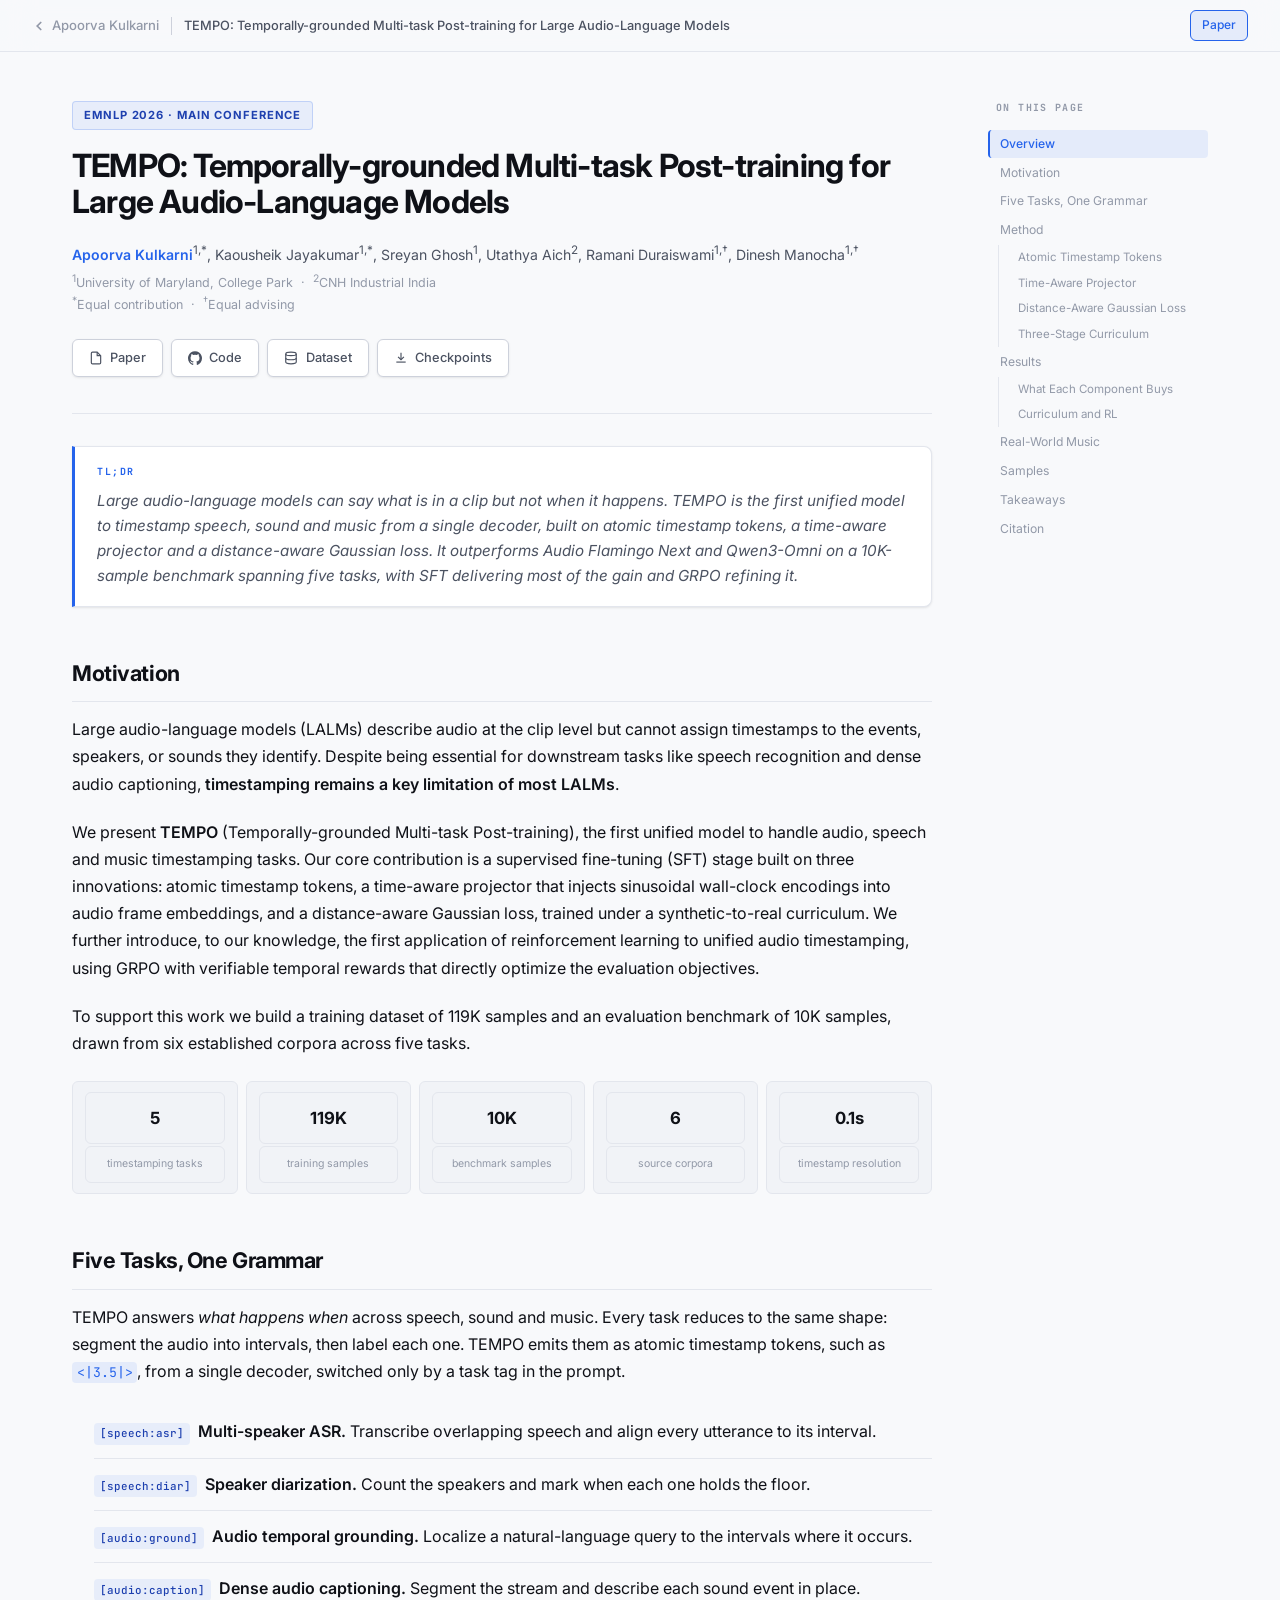
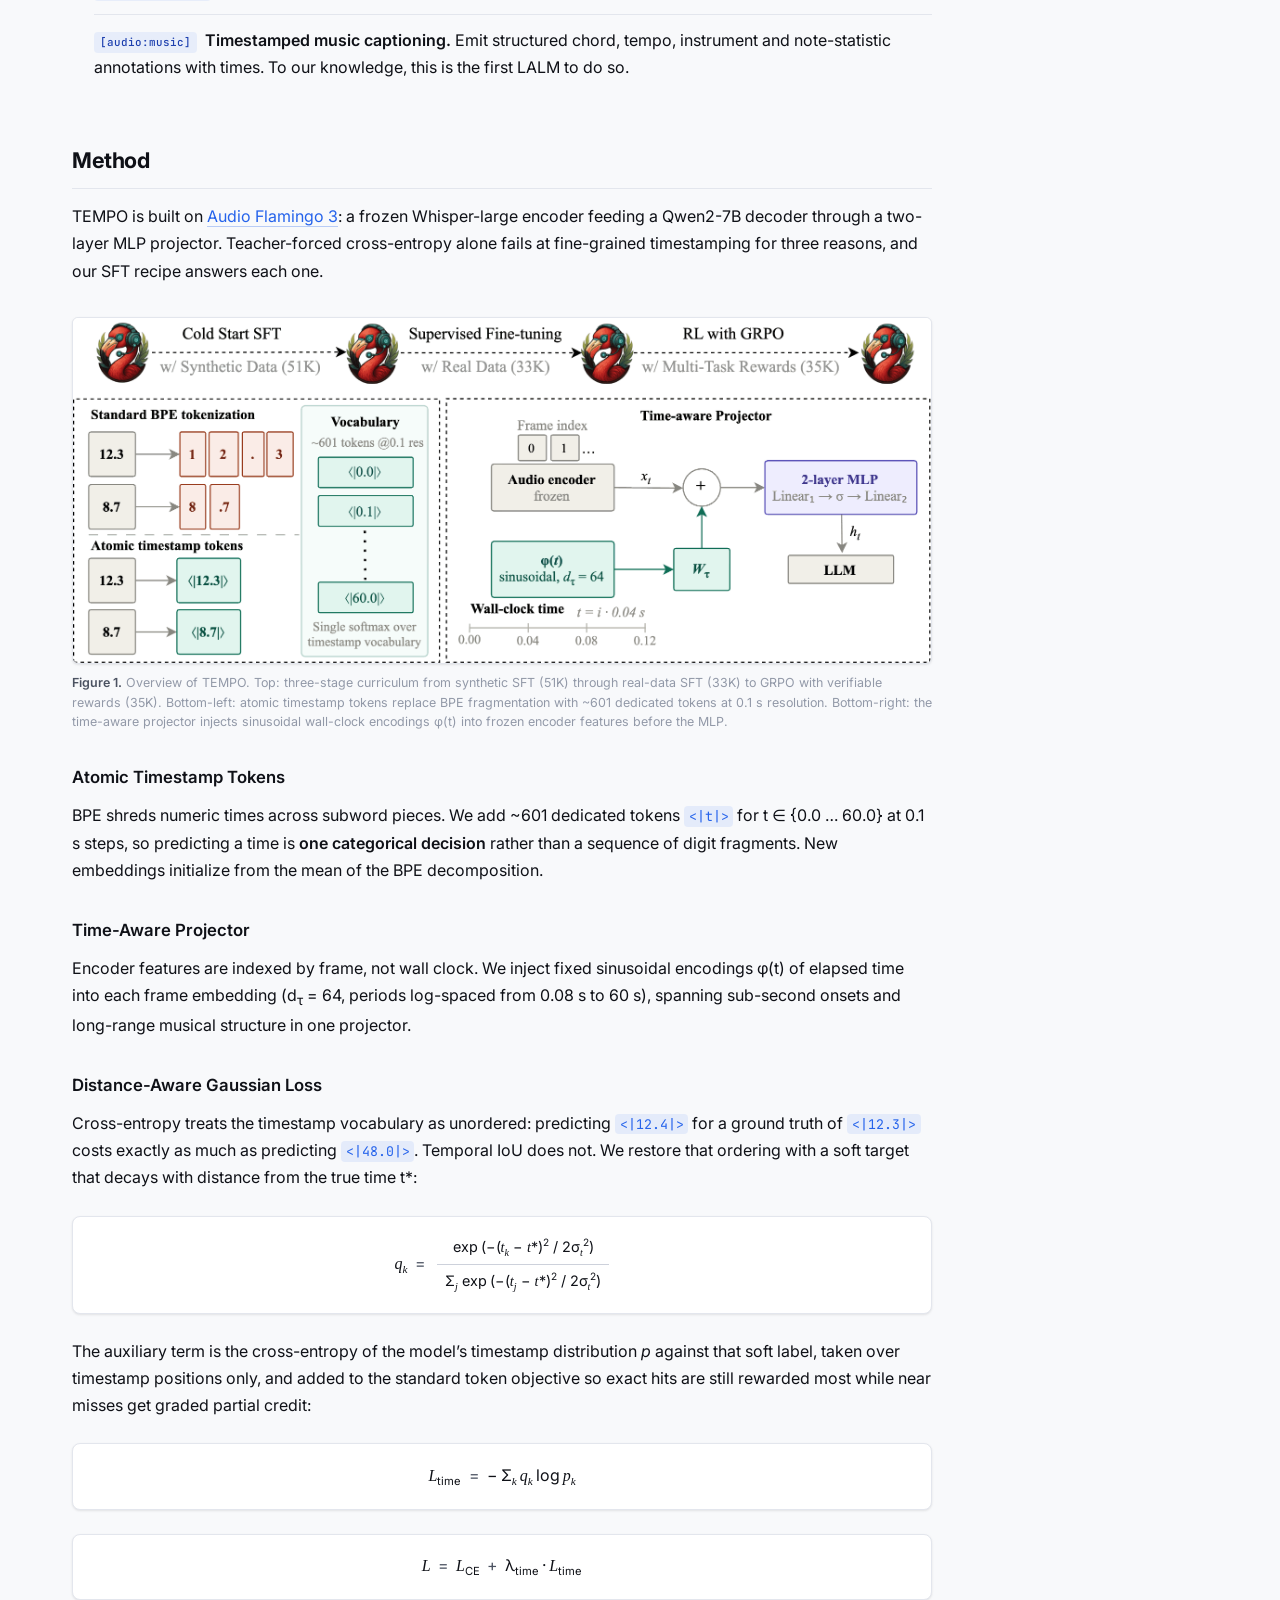
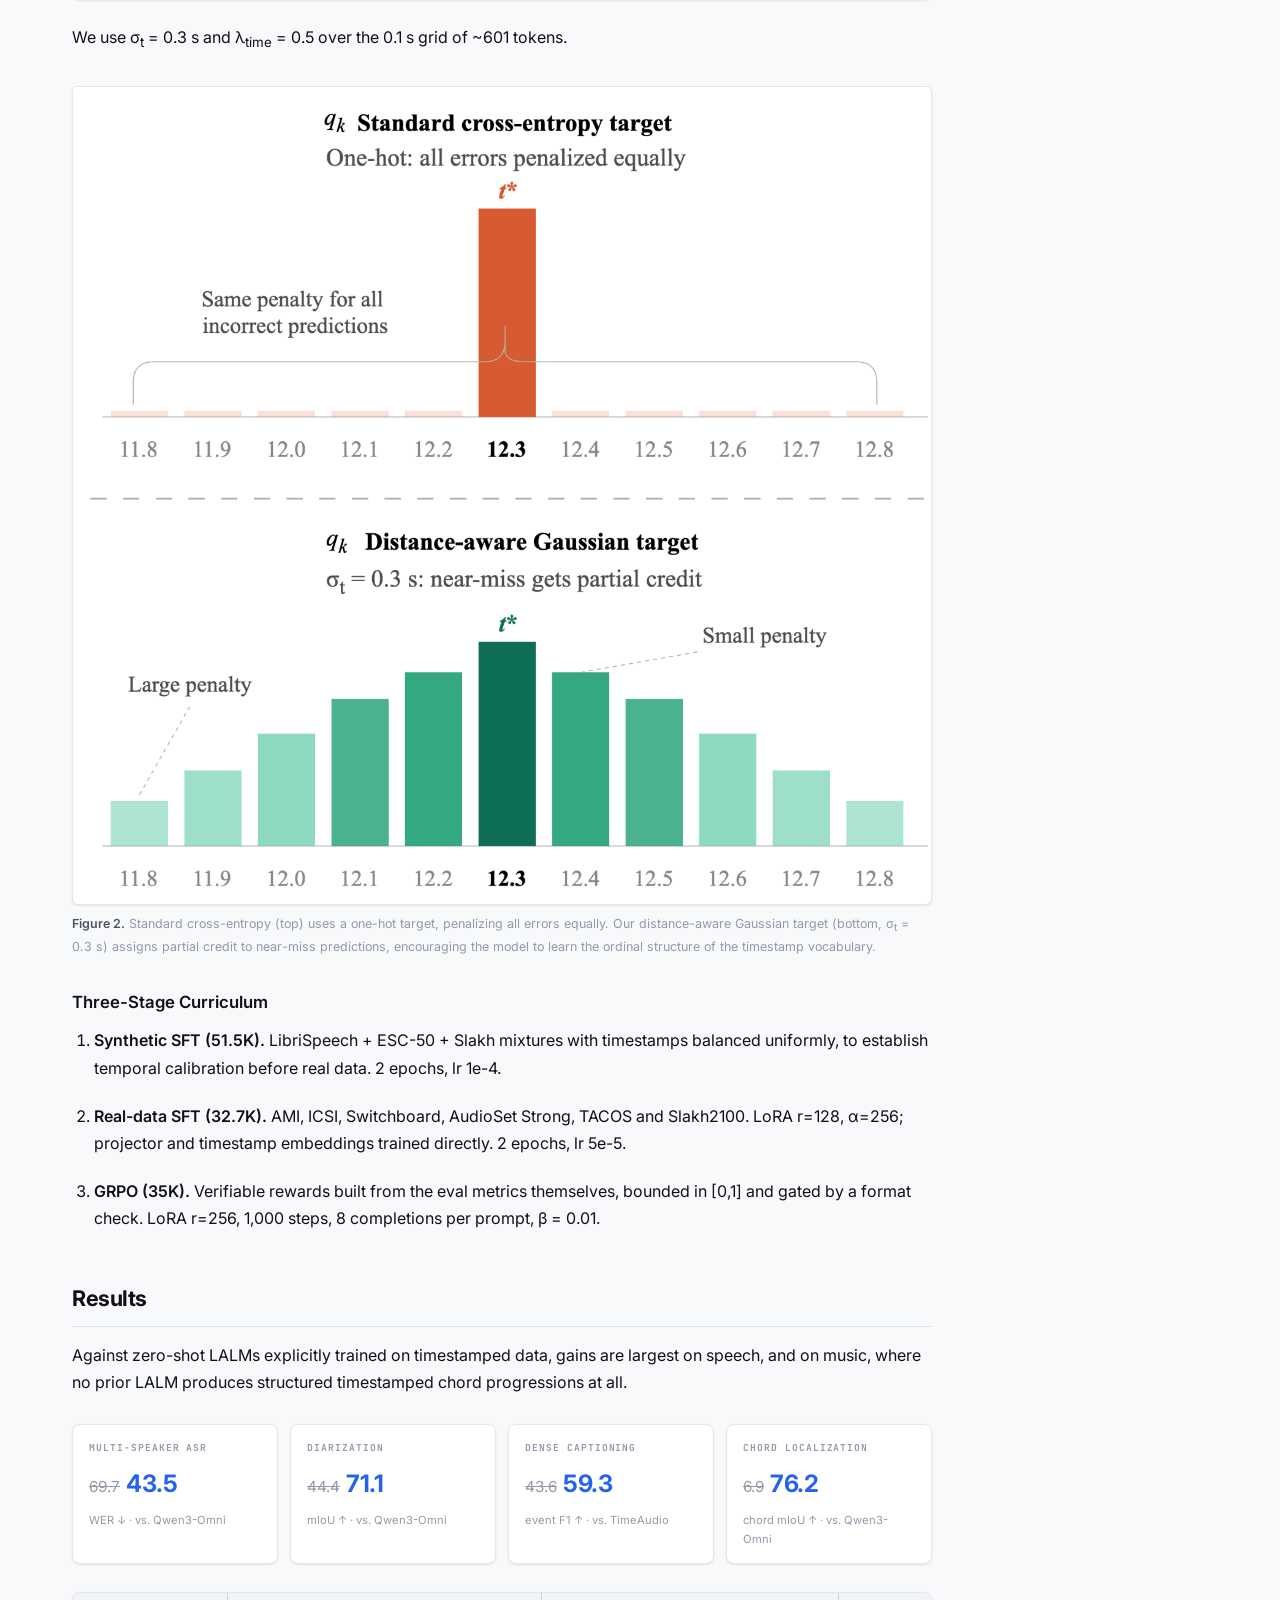
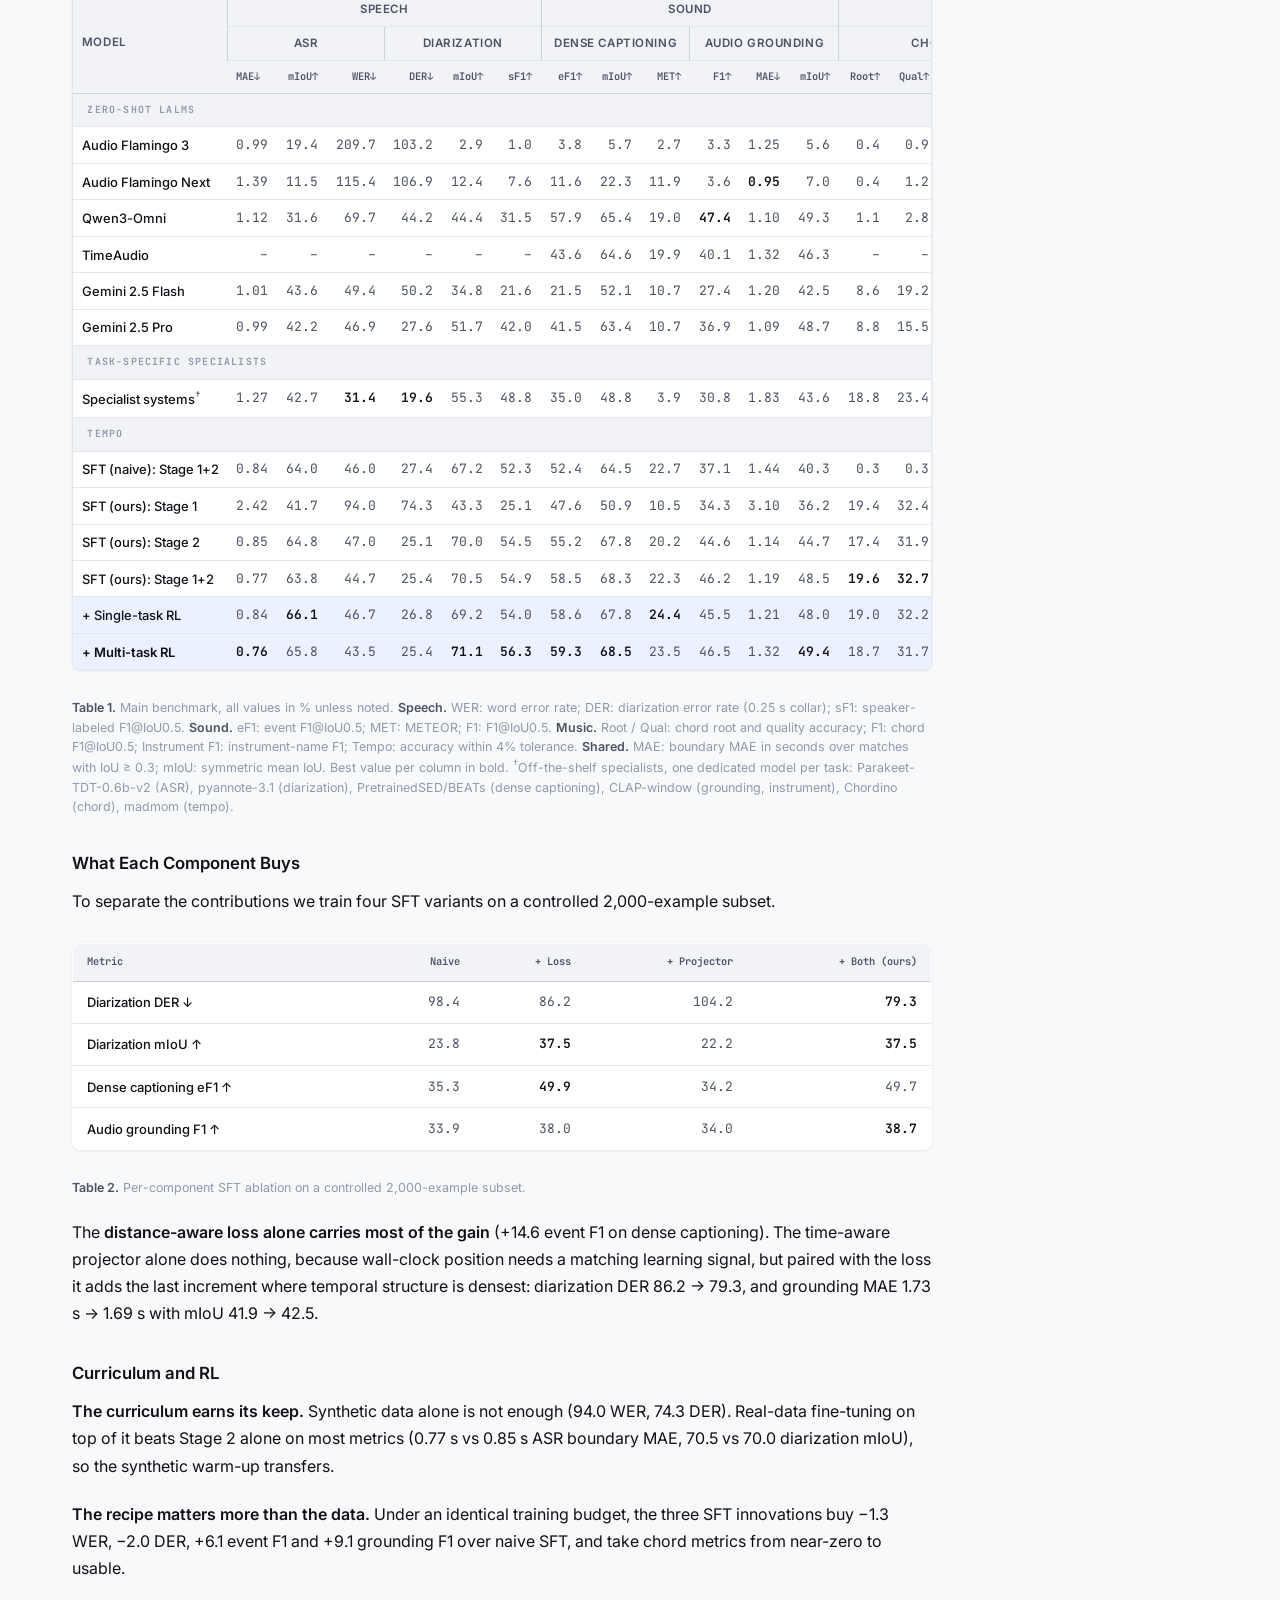
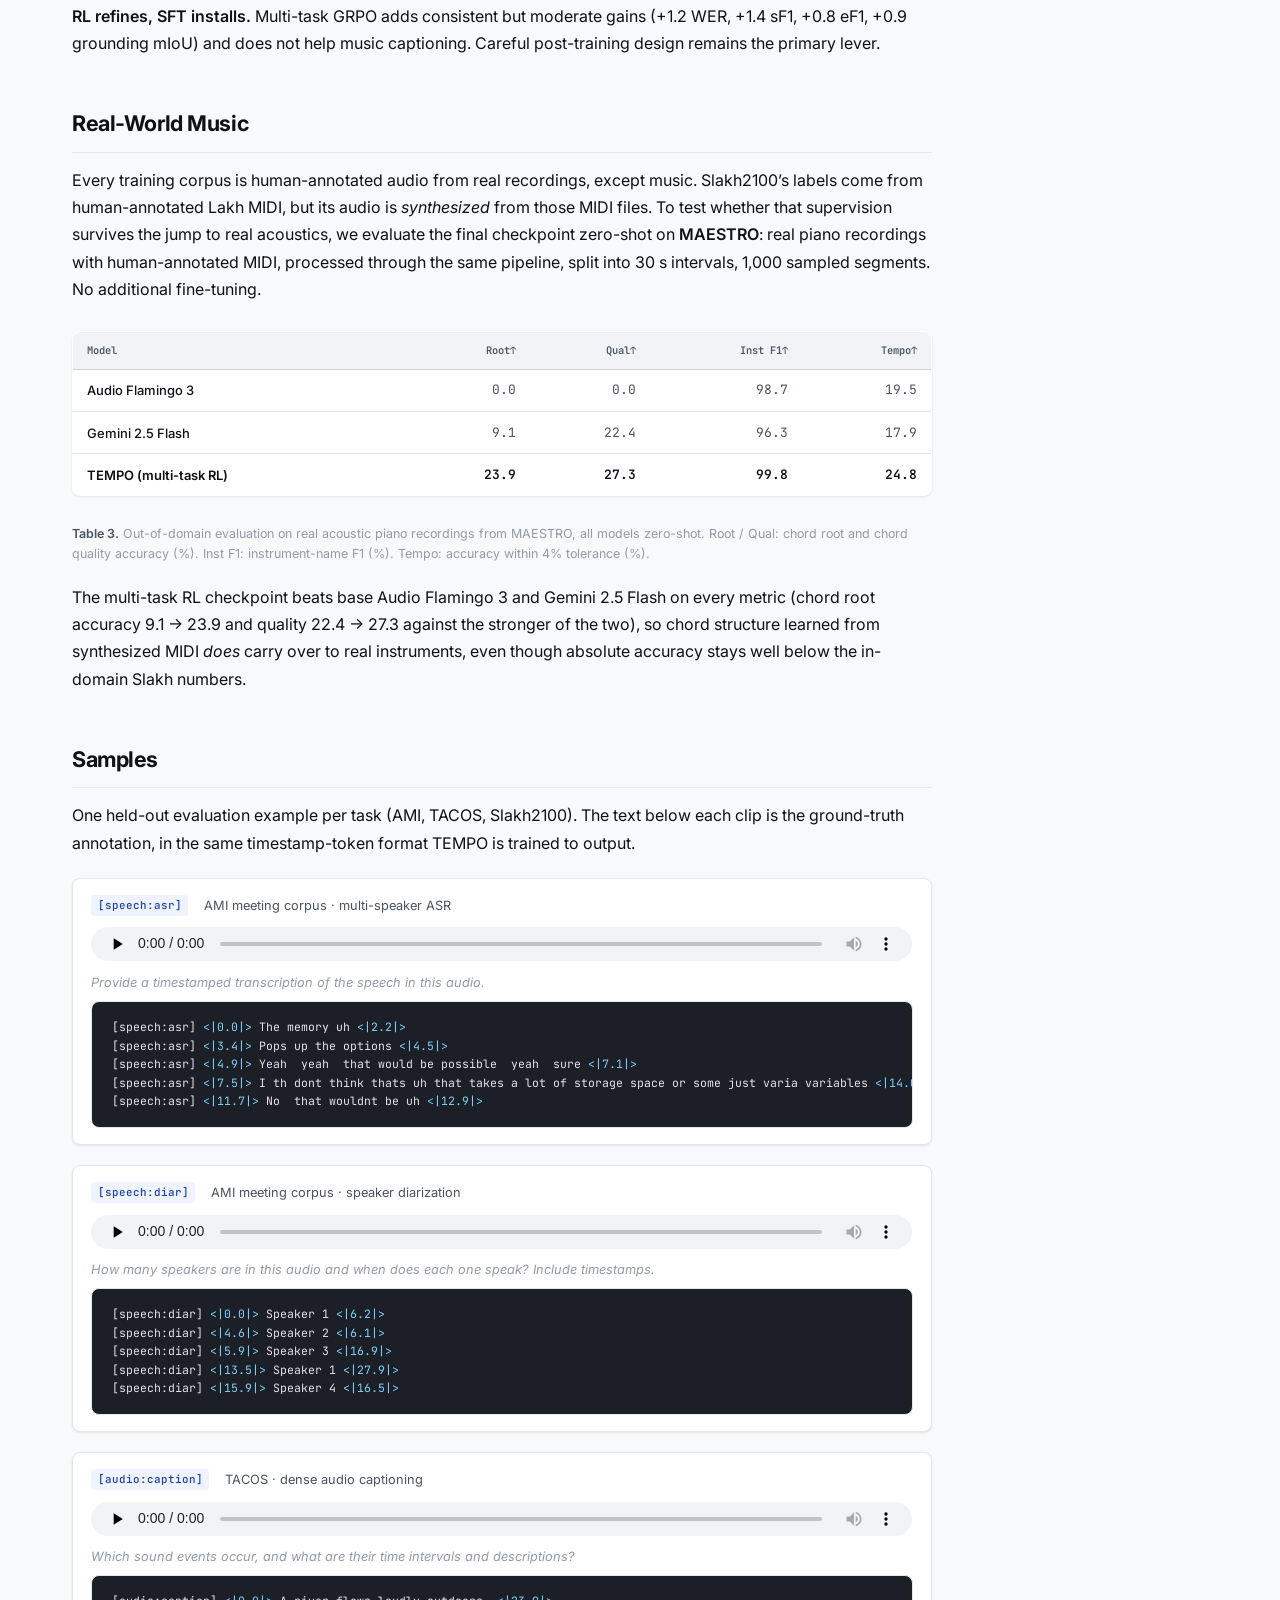
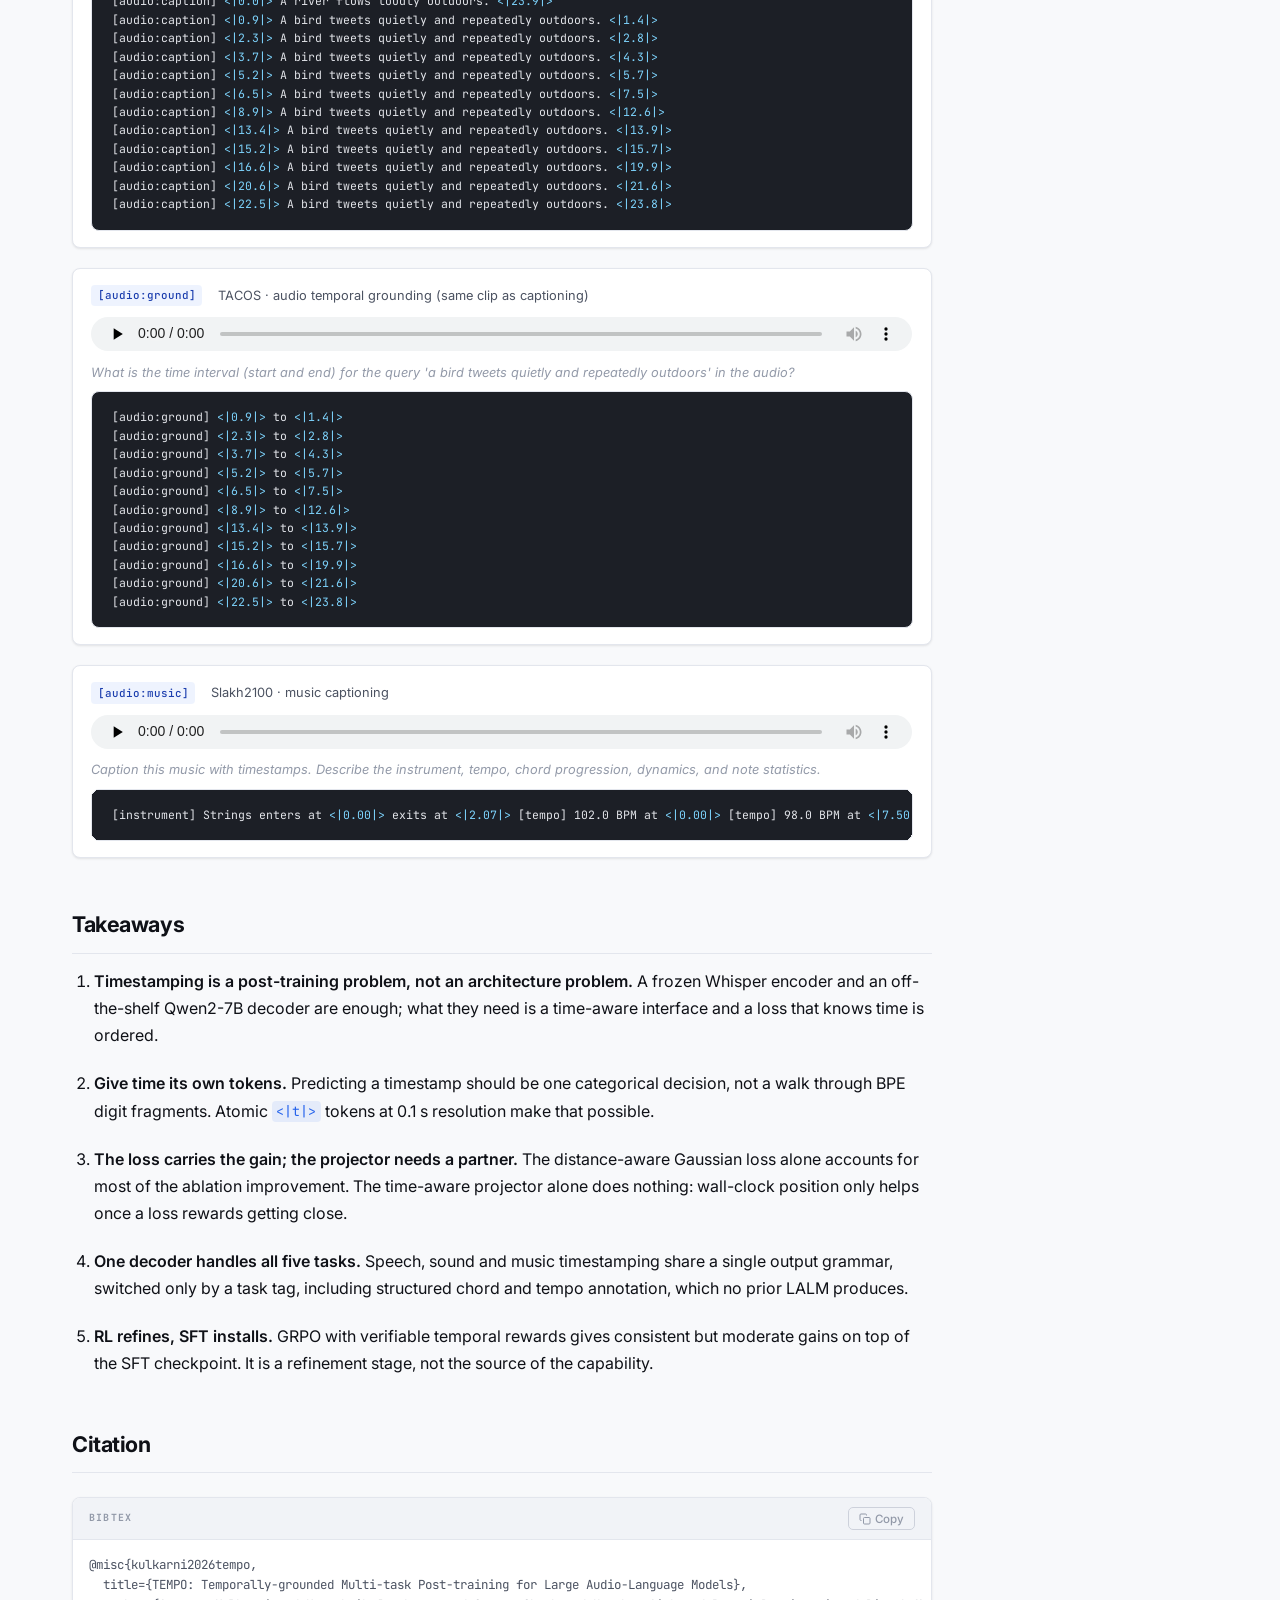
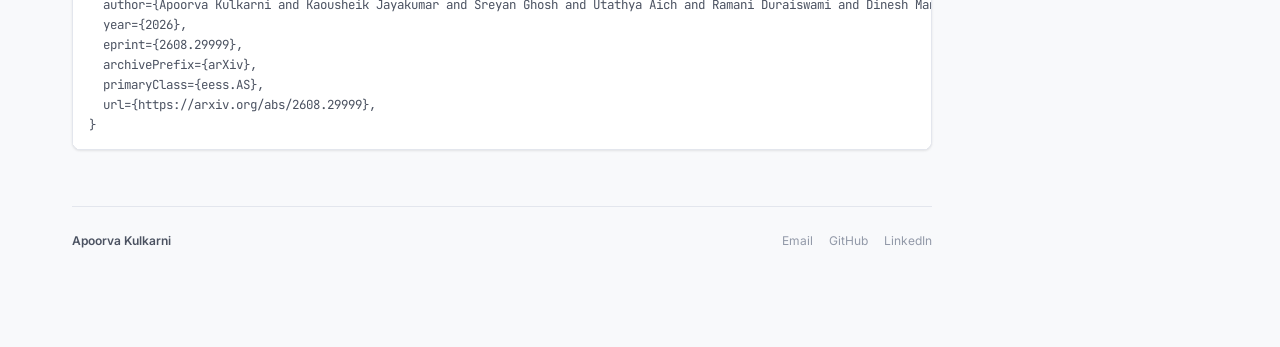
==== tempo/index.html @ 564ea633 "Add TEMPO project page, link arXiv preprints Add tempo/ writeup for the EMNLP 2026 TEMPO paper, buil" ====
<!DOCTYPE html>
<html lang="en">
<head>
    <meta charset="UTF-8">
    <meta name="viewport" content="width=device-width, initial-scale=1.0">
    <title>A Closer Look at Failure Modes in Temporal Understanding of Large Audio-Language Models &middot; Apoorva Kulkarni</title>
    <meta name="description" content="Interspeech 2026 paper: diagnosing why large audio-language models fail at temporal reasoning, and a training-free attention-redistribution fix.">
    <link rel="icon" href="data:image/svg+xml,<svg xmlns='http://www.w3.org/2000/svg' viewBox='0 0 100 100'><rect width='100' height='100' rx='18' fill='%232563eb'/><text x='50' y='68' font-family='-apple-system,Helvetica,Arial,sans-serif' font-size='52' font-weight='600' fill='white' text-anchor='middle'>AK</text></svg>">
    <link rel="preconnect" href="https://fonts.googleapis.com">
    <link rel="preconnect" href="https://fonts.gstatic.com" crossorigin>
    <link href="https://fonts.googleapis.com/css2?family=Inter:ital,opsz,wght@0,14..32,300;0,14..32,400;0,14..32,500;0,14..32,600;0,14..32,700;1,14..32,400&family=JetBrains+Mono:wght@400;500&display=swap" rel="stylesheet">

    <style>
        /* ── Variables ─────────────────────────────── */
        :root {
            --bg:          #f8f9fb;
            --surface:     #ffffff;
            --surface2:    #f1f3f7;
            --text:        #0f1117;
            --text2:       #4b5261;
            --text3:       #9299a8;
            --border:      #e3e6ed;
            --border-md:   #cdd1db;
            --accent:      #2563eb;
            --accent-dim:  rgba(37,99,235,0.09);
            --accent-hover:#1d4ed8;
            --tag-bg:      rgba(37,99,235,0.08);
            --tag-text:    #1e40af;
            --code-bg:     #1c1f26;
            --code-text:   #e2e4e9;
            --shadow:      0 1px 3px rgba(0,0,0,0.06), 0 1px 2px rgba(0,0,0,0.04);
            --shadow-md:   0 4px 12px rgba(0,0,0,0.08);
            --toc-width:   220px;
            --topbar-h:    52px;
        }

        /* ── Reset ──────────────────────────────────── */
        *, *::before, *::after { box-sizing: border-box; margin: 0; padding: 0; }

        html {
            scroll-behavior: smooth;
            scroll-padding-top: calc(var(--topbar-h) + 24px);
        }

        body {
            background: var(--bg);
            color: var(--text);
            font-family: 'Inter', system-ui, -apple-system, sans-serif;
            font-size: 16px;
            line-height: 1.7;
            -webkit-font-smoothing: antialiased;
            transition: background 0.25s, color 0.25s;
        }

        /* ── Read progress ──────────────────────────── */
        #progress {
            position: fixed;
            top: 0; left: 0;
            height: 2px;
            background: var(--accent);
            width: 0%;
            z-index: 9999;
            transition: width 60ms linear;
        }

        /* ── Top bar ────────────────────────────────── */
        .topbar {
            position: sticky;
            top: 0;
            z-index: 200;
            height: var(--topbar-h);
            background: color-mix(in srgb, var(--bg) 88%, transparent);
            backdrop-filter: blur(16px) saturate(180%);
            -webkit-backdrop-filter: blur(16px) saturate(180%);
            border-bottom: 1px solid var(--border);
            display: flex;
            align-items: center;
            justify-content: space-between;
            padding: 0 2rem;
            gap: 1rem;
            transition: background 0.25s, border-color 0.25s;
        }

        .topbar-left {
            display: flex;
            align-items: center;
            gap: 0.75rem;
            min-width: 0;
        }

        .back-link {
            display: flex;
            align-items: center;
            gap: 0.4rem;
            font-size: 0.82rem;
            font-weight: 500;
            color: var(--text3);
            text-decoration: none;
            transition: color 0.15s;
            white-space: nowrap;
            flex-shrink: 0;
        }

        .back-link:hover { color: var(--text); }

        .topbar-divider {
            width: 1px;
            height: 18px;
            background: var(--border-md);
            flex-shrink: 0;
        }

        .topbar-title {
            font-size: 0.8rem;
            font-weight: 500;
            color: var(--text2);
            overflow: hidden;
            text-overflow: ellipsis;
            white-space: nowrap;
        }

        .topbar-right {
            display: flex;
            align-items: center;
            gap: 0.5rem;
            flex-shrink: 0;
        }

        .topbar-btn {
            display: inline-flex;
            align-items: center;
            gap: 0.35rem;
            padding: 0.3rem 0.7rem;
            font-size: 0.75rem;
            font-weight: 500;
            font-family: inherit;
            color: var(--text2);
            background: transparent;
            border: 1px solid var(--border-md);
            border-radius: 6px;
            text-decoration: none;
            cursor: pointer;
            transition: all 0.15s;
        }

        .topbar-btn:hover {
            color: var(--text);
            border-color: var(--text3);
            background: var(--surface2);
        }

        .topbar-btn.accent {
            color: var(--accent);
            border-color: var(--accent);
            background: var(--accent-dim);
        }

        .topbar-btn.accent:hover {
            background: var(--accent);
            color: var(--surface);
        }

        /* ── Page grid ──────────────────────────────── */
        .page-grid {
            display: grid;
            grid-template-columns: minmax(0,1fr) var(--toc-width);
            gap: 3.5rem;
            max-width: 1200px;
            margin: 0 auto;
            padding: 3rem 2rem 6rem;
        }

        /* ── Main column ────────────────────────────── */
        .main-col { min-width: 0; }

        /* ── Paper header ───────────────────────────── */
        .paper-header {
            padding-bottom: 2.25rem;
            border-bottom: 1px solid var(--border);
            margin-bottom: 2rem;
        }

        .venue-chip {
            display: inline-flex;
            align-items: center;
            gap: 0.4rem;
            font-size: 0.7rem;
            font-weight: 700;
            letter-spacing: 0.08em;
            text-transform: uppercase;
            color: var(--tag-text);
            background: var(--tag-bg);
            border: 1px solid color-mix(in srgb, var(--accent) 20%, transparent);
            padding: 0.25rem 0.7rem;
            border-radius: 4px;
            margin-bottom: 1.1rem;
        }

        .paper-title {
            font-size: 2rem;
            font-weight: 700;
            line-height: 1.15;
            letter-spacing: -0.025em;
            color: var(--text);
            margin-bottom: 1.25rem;
        }

        .authors-block {
            font-size: 0.88rem;
            color: var(--text2);
            line-height: 1.65;
            margin-bottom: 0.3rem;
        }

        .authors-block .me {
            color: var(--accent);
            font-weight: 600;
        }

        .authors-block a {
            color: inherit;
            text-decoration: none;
            transition: color 0.15s;
        }

        .authors-block a:hover { color: var(--accent); }

        .affil-block {
            font-size: 0.78rem;
            color: var(--text3);
            margin-bottom: 1.5rem;
            line-height: 1.5;
        }

        .paper-links {
            display: flex;
            flex-wrap: wrap;
            gap: 0.5rem;
        }

        .paper-link {
            display: inline-flex;
            align-items: center;
            gap: 0.45rem;
            padding: 0.45rem 1rem;
            font-size: 0.8rem;
            font-weight: 500;
            border-radius: 6px;
            text-decoration: none;
            transition: all 0.15s;
            border: 1px solid var(--border-md);
            color: var(--text2);
            background: var(--surface);
            box-shadow: var(--shadow);
        }

        .paper-link:hover {
            border-color: var(--accent);
            color: var(--accent);
            box-shadow: var(--shadow-md);
        }

        .paper-link svg { width: 14px; height: 14px; flex-shrink: 0; }

        /* ── TL;DR ──────────────────────────────────── */
        .tldr {
            background: var(--surface);
            border: 1px solid var(--border);
            border-left: 3px solid var(--accent);
            border-radius: 0 8px 8px 0;
            padding: 1.1rem 1.4rem;
            margin-bottom: 2.75rem;
            box-shadow: var(--shadow);
        }

        .tldr-label {
            font-size: 0.62rem;
            font-weight: 700;
            letter-spacing: 0.14em;
            text-transform: uppercase;
            color: var(--accent);
            font-family: 'JetBrains Mono', monospace;
            margin-bottom: 0.4rem;
        }

        .tldr-text {
            font-size: 0.95rem;
            color: var(--text2);
            line-height: 1.65;
            font-style: italic;
        }

        /* ── Article typography ─────────────────────── */
        .post-content p {
            margin-bottom: 1.3rem;
            color: var(--text);
        }

        .post-content a {
            color: var(--accent);
            text-decoration: none;
            border-bottom: 1px solid color-mix(in srgb, var(--accent) 30%, transparent);
            transition: border-color 0.15s;
        }

        .post-content a:hover { border-bottom-color: var(--accent); }

        .post-content h2 {
            font-size: 1.35rem;
            font-weight: 700;
            letter-spacing: -0.02em;
            color: var(--text);
            margin: 3rem 0 0.9rem;
            padding-bottom: 0.6rem;
            border-bottom: 1px solid var(--border);
        }

        .post-content h3 {
            font-size: 1.05rem;
            font-weight: 600;
            color: var(--text);
            margin: 2rem 0 0.65rem;
        }

        .post-content strong { font-weight: 600; color: var(--text); }
        .post-content em { font-style: italic; }

        .post-content ul, .post-content ol {
            padding-left: 1.35rem;
            margin-bottom: 1.3rem;
        }

        .post-content li { margin-bottom: 0.4rem; }

        /* ── Figures ────────────────────────────────── */
        .post-content figure {
            margin: 2rem 0;
        }

        .post-content figure img {
            max-width: 100%;
            width: 100%;
            height: auto;
            display: block;
            border-radius: 6px;
            border: 1px solid var(--border);
            background: #fff;
            box-shadow: var(--shadow);
        }

        .post-content figcaption {
            margin-top: 0.6rem;
            font-size: 0.78rem;
            color: var(--text3);
            line-height: 1.55;
        }

        .post-content figcaption strong { color: var(--text2); }

        /* side-by-side figures */
        .post-content .img-row {
            display: grid;
            grid-template-columns: 1fr 1fr;
            gap: 0.75rem;
        }

        .post-content .img-row > * {
            min-width: 0;
        }

        .post-content .img-row img {
            width: 100%;
            height: auto;
            border-radius: 6px;
            border: 1px solid var(--border);
            background: #fff;
            box-shadow: var(--shadow);
            display: block;
        }

        /* equal-height variant: normalize differing aspect ratios */
        .post-content .img-row.equal-h img {
            width: auto;
            max-width: 100%;
            height: 230px;
            margin: 0 auto;
            object-fit: contain;
        }

        /* ── Tables ─────────────────────────────────── */
        .post-content table {
            width: 100%;
            border-collapse: collapse;
            font-size: 0.84rem;
            margin: 1.75rem 0;
            background: var(--surface);
            border-radius: 8px;
            overflow: hidden;
            border: 1px solid var(--border);
            box-shadow: var(--shadow);
        }

        .post-content table thead {
            background: var(--surface2);
            border-bottom: 1px solid var(--border-md);
        }

        .post-content table th {
            padding: 0.6rem 0.9rem;
            text-align: left;
            font-size: 0.72rem;
            font-weight: 600;
            text-transform: uppercase;
            letter-spacing: 0.05em;
            color: var(--text2);
            white-space: nowrap;
        }

        .post-content table td {
            padding: 0.6rem 0.9rem;
            border-bottom: 1px solid var(--border);
            color: var(--text2);
            font-family: 'JetBrains Mono', monospace;
            font-size: 0.81rem;
        }

        .post-content table td:first-child {
            font-family: 'Inter', sans-serif;
            font-weight: 500;
            color: var(--text);
        }

        .post-content table tbody tr:last-child td { border-bottom: none; }

        .post-content table tbody tr:hover { background: var(--accent-dim); }

        /* ── Blockquotes ─────────────────────────────── */
        .post-content blockquote {
            border-left: 3px solid var(--accent);
            background: var(--accent-dim);
            padding: 0.9rem 1.2rem;
            border-radius: 0 6px 6px 0;
            margin: 1.5rem 0;
        }

        .post-content blockquote p {
            margin-bottom: 0;
            font-size: 0.95rem;
            color: var(--text2);
            font-style: italic;
        }

        /* ── Code ───────────────────────────────────── */
        .post-content code {
            font-family: 'JetBrains Mono', monospace;
            font-size: 0.83em;
            background: var(--accent-dim);
            color: var(--accent);
            padding: 0.1em 0.35em;
            border-radius: 4px;
        }

        .post-content pre {
            background: var(--code-bg);
            color: var(--code-text);
            border-radius: 8px;
            padding: 1rem 1.25rem;
            margin: 1.5rem 0;
            overflow-x: auto;
            font-family: 'JetBrains Mono', monospace;
            font-size: 0.78rem;
            line-height: 1.6;
            border: 1px solid var(--border);
        }

        .post-content pre code {
            background: none;
            color: inherit;
            padding: 0;
            font-size: inherit;
        }

        /* ── Citation block ─────────────────────────── */
        .citation-block {
            background: var(--surface);
            border: 1px solid var(--border);
            border-radius: 8px;
            overflow: hidden;
            margin: 1.5rem 0;
            box-shadow: var(--shadow);
        }

        .citation-block .cite-header {
            display: flex;
            align-items: center;
            justify-content: space-between;
            padding: 0.6rem 1rem;
            background: var(--surface2);
            border-bottom: 1px solid var(--border);
        }

        .citation-block .cite-label {
            font-family: 'JetBrains Mono', monospace;
            font-size: 0.62rem;
            font-weight: 700;
            letter-spacing: 0.12em;
            text-transform: uppercase;
            color: var(--text3);
        }

        .citation-block .cite-copy {
            display: inline-flex;
            align-items: center;
            gap: 0.3rem;
            font-size: 0.72rem;
            font-weight: 500;
            font-family: inherit;
            color: var(--text3);
            background: transparent;
            border: 1px solid var(--border-md);
            border-radius: 5px;
            padding: 0.2rem 0.6rem;
            cursor: pointer;
            transition: all 0.15s;
        }

        .citation-block .cite-copy:hover { color: var(--text); border-color: var(--text3); }
        .citation-block .cite-copy.copied { color: var(--accent); border-color: var(--accent); }

        .citation-block pre {
            margin: 0;
            border: none;
            border-radius: 0;
            background: var(--surface);
            color: var(--text2);
            padding: 0.9rem 1rem;
            font-size: 0.78rem;
        }

        /* ── TOC column ─────────────────────────────── */
        .toc-col {
            position: sticky;
            top: calc(var(--topbar-h) + 2rem);
            align-self: start;
            max-height: calc(100vh - var(--topbar-h) - 4rem);
            overflow-y: auto;
        }

        .toc-label {
            font-size: 0.62rem;
            font-weight: 700;
            letter-spacing: 0.14em;
            text-transform: uppercase;
            color: var(--text3);
            font-family: 'JetBrains Mono', monospace;
            margin-bottom: 0.8rem;
            padding-left: 0.5rem;
        }

        .toc-col nav ul { list-style: none; }
        .toc-col nav li { margin-bottom: 1px; }

        .toc-col nav a {
            display: block;
            padding: 0.32rem 0.6rem;
            font-size: 0.76rem;
            color: var(--text3);
            text-decoration: none;
            border-radius: 4px;
            border-left: 2px solid transparent;
            line-height: 1.45;
            transition: all 0.15s;
        }

        .toc-col nav a:hover { color: var(--text); background: var(--surface2); }

        .toc-col nav a.active {
            color: var(--accent);
            background: var(--accent-dim);
            border-left-color: var(--accent);
            font-weight: 500;
        }

        .toc-col nav ul ul {
            padding-left: 0.6rem;
            margin-top: 1px;
            border-left: 1px solid var(--border);
            margin-left: 0.6rem;
        }

        .toc-col nav ul ul a { font-size: 0.72rem; padding: 0.25rem 0.5rem; }

        /* ── Footer ─────────────────────────────────── */
        .site-footer {
            margin-top: 3.5rem;
            padding-top: 1.5rem;
            border-top: 1px solid var(--border);
            display: flex;
            align-items: center;
            justify-content: space-between;
            flex-wrap: wrap;
            gap: 0.75rem;
            font-size: 0.75rem;
            color: var(--text3);
        }

        .footer-name { font-weight: 600; color: var(--text2); }

        .footer-links { display: flex; gap: 1rem; }

        .footer-links a {
            color: var(--text3);
            text-decoration: none;
            transition: color 0.15s;
        }

        .footer-links a:hover { color: var(--accent); }

        /* ── Responsive ─────────────────────────────── */
        @media (max-width: 900px) {
            .page-grid {
                grid-template-columns: 1fr;
                gap: 0;
                padding: 2rem 1.25rem 4rem;
            }

            .toc-col { display: none; }

            .paper-title { font-size: 1.55rem; }

            .topbar { padding: 0 1.25rem; }

            .topbar-title { display: none; }

            .post-content .img-row {
                grid-template-columns: 1fr;
            }
        }

        /* ── TEMPO additions ────────────────────────── */

        /* JetBrains Mono ligates "<|" and "|>" into arrows, which mangles
           timestamp tokens like <|3.5|> - turn ligatures off everywhere mono is used */
        code, pre, .tag,
        .post-content table td,
        .post-content table thead tr:last-child th,
        .facts .facts-n, .stat-card .stat-label, .toc-label, .tldr-label, .cite-label {
            font-variant-ligatures: none;
            -webkit-font-variant-ligatures: none;
            font-feature-settings: "liga" 0, "clig" 0, "calt" 0;
        }

        /* typeset formulas (no math library needed) */
        .math {
            /* block, not flex: flex gaps would separate a subscript from its base */
            display: block;
            text-align: center;
            background: var(--surface);
            border: 1px solid var(--border);
            border-radius: 8px;
            padding: 1.1rem 1.25rem;
            margin: 1.5rem 0;
            box-shadow: var(--shadow);
            font-family: 'Inter', serif;
            font-size: 1rem;
            color: var(--text);
            overflow-x: auto;
        }

        .math i { font-family: Georgia, 'Times New Roman', serif; font-style: italic; }
        .math .op { color: var(--text2); margin: 0 0.45rem; }
        .math sub, .math sup { font-size: 0.7em; }

        .frac {
            display: inline-flex;
            flex-direction: column;
            align-items: center;
            vertical-align: middle;
            font-size: 0.9em;
        }

        .frac > span:first-child { padding: 0 0.5rem 0.2rem; }

        .frac > span:last-child {
            padding: 0.2rem 0.5rem 0;
            border-top: 1px solid var(--border-md);
        }

        /* a caption directly under a table needs to clear the next paragraph */
        .post-content > figcaption { margin-bottom: 1.3rem; }

        /* wide multi-level tables scroll instead of squeezing */
        .table-wrap {
            margin: 1.75rem 0;
            overflow-x: auto;
            border-radius: 8px;
            border: 1px solid var(--border);
            background: var(--surface);
            box-shadow: var(--shadow);
        }

        .table-wrap table {
            margin: 0;
            border: none;
            border-radius: 0;
            box-shadow: none;
            min-width: 1080px;
            font-size: 0.72rem;
        }

        .table-wrap table th,
        .table-wrap table td { padding: 0.42rem 0.55rem; white-space: nowrap; }

        /* grouped header rows */
        .post-content table thead tr + tr th { border-top: 1px solid var(--border); }

        .post-content table thead tr:last-child th {
            font-family: 'JetBrains Mono', monospace;
            font-size: 0.65rem;
            text-transform: none;
            letter-spacing: 0;
        }

        /* numeric columns right-align in every table */
        .post-content table th:not(:first-child),
        .post-content table td:not(:first-child) { text-align: right; }

        /* grouped header spans stay centered over their columns */
        .post-content table th[colspan] {
            text-align: center;
            border-left: 1px solid var(--border-md);
        }

        /* section separator rows inside a table body */
        .post-content table td.group-row {
            font-family: 'JetBrains Mono', monospace;
            font-size: 0.62rem;
            font-weight: 700;
            letter-spacing: 0.12em;
            text-transform: uppercase;
            color: var(--text3);
            background: var(--surface2);
            padding: 0.5rem 0.9rem;
            text-align: left !important;
        }

        .post-content table tr.is-ours td { background: var(--accent-dim); }
        .post-content table tr.is-ours:hover td { background: var(--accent-dim); }

        /* headline result stats */
        .stat-grid {
            display: grid;
            grid-template-columns: repeat(auto-fit, minmax(160px, 1fr));
            gap: 0.75rem;
            margin: 1.75rem 0;
        }

        .stat-card {
            background: var(--surface);
            border: 1px solid var(--border);
            border-radius: 8px;
            padding: 0.9rem 1rem;
            box-shadow: var(--shadow);
        }

        .stat-card .stat-label {
            font-family: 'JetBrains Mono', monospace;
            font-size: 0.6rem;
            font-weight: 700;
            letter-spacing: 0.1em;
            text-transform: uppercase;
            color: var(--text3);
            margin-bottom: 0.5rem;
        }

        .stat-card .stat-nums {
            display: flex;
            align-items: baseline;
            gap: 0.4rem;
        }

        .stat-card .stat-from {
            font-size: 0.95rem;
            color: var(--text3);
            text-decoration: line-through;
        }

        .stat-card .stat-to {
            font-size: 1.5rem;
            font-weight: 700;
            color: var(--accent);
            letter-spacing: -0.02em;
        }

        .stat-card .stat-note {
            margin-top: 0.4rem;
            font-size: 0.7rem;
            color: var(--text3);
        }

        /* dataset facts strip */
        .facts {
            display: grid;
            grid-template-columns: repeat(auto-fit, minmax(105px, 1fr));
            gap: 0.5rem;
            margin: 1.5rem 0 2rem;
        }

        .facts div {
            background: var(--surface2);
            border: 1px solid var(--border);
            border-radius: 6px;
            padding: 0.65rem 0.75rem;
            text-align: center;
        }

        .facts .facts-n {
            font-size: 1.05rem;
            font-weight: 700;
            color: var(--text);
            letter-spacing: -0.01em;
        }

        .facts .facts-l {
            font-size: 0.66rem;
            color: var(--text3);
            margin-top: 0.15rem;
            line-height: 1.35;
        }

        /* task list */
        .task-list { list-style: none; padding-left: 0; }

        .task-list li {
            padding: 0.75rem 0;
            border-bottom: 1px solid var(--border);
            margin-bottom: 0;
        }

        .task-list li:last-child { border-bottom: none; }

        .tag {
            display: inline-block;
            font-family: 'JetBrains Mono', monospace;
            font-size: 0.68rem;
            font-weight: 500;
            color: var(--tag-text);
            background: var(--tag-bg);
            border-radius: 4px;
            padding: 0.1rem 0.4rem;
            margin-right: 0.5rem;
        }

        /* audio sample cards */
        .sample {
            background: var(--surface);
            border: 1px solid var(--border);
            border-radius: 8px;
            padding: 1rem 1.15rem;
            margin: 1.25rem 0;
            box-shadow: var(--shadow);
        }

        .sample-head {
            display: flex;
            align-items: center;
            flex-wrap: wrap;
            gap: 0.5rem;
            margin-bottom: 0.7rem;
        }

        .sample-corpus { font-size: 0.8rem; color: var(--text2); }

        .sample audio {
            width: 100%;
            height: 34px;
            margin-bottom: 0.7rem;
            display: block;
        }

        .sample-prompt {
            font-size: 0.8rem;
            font-style: italic;
            color: var(--text3);
            margin-bottom: 0.6rem;
            line-height: 1.5;
        }

        .sample pre {
            margin: 0;
            max-height: 260px;
            overflow: auto;
            font-size: 0.72rem;
        }

        .sample pre .ts { color: #7dd3fc; }

        @media (max-width: 900px) {
            .stat-grid { grid-template-columns: repeat(auto-fit, minmax(140px, 1fr)); }
        }
    </style>
</head>

<body>
<div id="progress"></div>

<!-- Top bar -->
<header class="topbar">
    <div class="topbar-left">
        <a href="../" class="back-link">
            <svg width="14" height="14" viewBox="0 0 16 16" fill="none" stroke="currentColor" stroke-width="2" stroke-linecap="round">
                <path d="M10 12L6 8l4-4"/>
            </svg>
            Apoorva Kulkarni
        </a>
        <div class="topbar-divider"></div>
        <span class="topbar-title">TEMPO: Temporally-grounded Multi-task Post-training for Large Audio-Language Models</span>
    </div>
    <div class="topbar-right">
        <a href="https://arxiv.org/abs/2608.29999" class="topbar-btn accent" target="_blank">Paper</a>
    </div>
</header>

<!-- Two-column layout -->
<div class="page-grid">

    <!-- Main content -->
    <main class="main-col" id="top">

        <!-- Paper header -->
        <header class="paper-header">
            <div class="venue-chip">EMNLP 2026 &middot; Main Conference</div>

            <h1 class="paper-title">TEMPO: Temporally-grounded Multi-task Post-training for Large Audio-Language Models</h1>

            <div class="authors-block"><span class="me">Apoorva Kulkarni</span><sup>1,*</sup>, Kaousheik Jayakumar<sup>1,*</sup>, Sreyan Ghosh<sup>1</sup>, Utathya Aich<sup>2</sup>, Ramani Duraiswami<sup>1,&dagger;</sup>, Dinesh Manocha<sup>1,&dagger;</sup></div>

            <div class="affil-block">
                <sup>1</sup>University of Maryland, College Park &nbsp;&middot;&nbsp; <sup>2</sup>CNH Industrial India<br>
                <sup>*</sup>Equal contribution &nbsp;&middot;&nbsp; <sup>&dagger;</sup>Equal advising
            </div>

            <div class="paper-links">
                <a href="https://arxiv.org/abs/2608.29999" class="paper-link" target="_blank">
                    <svg viewBox="0 0 24 24" fill="none" stroke="currentColor" stroke-width="2">
                        <path d="M14 2H6a2 2 0 0 0-2 2v16a2 2 0 0 0 2 2h12a2 2 0 0 0 2-2V8z"/>
                        <polyline points="14 2 14 8 20 8"/>
                    </svg>
                    Paper
                </a>
                <a href="https://github.com/kaousheik-26/tempo" class="paper-link" target="_blank">
                    <svg viewBox="0 0 24 24" fill="currentColor" stroke="none">
                        <path d="M12 .5C5.37.5 0 5.87 0 12.5c0 5.3 3.44 9.8 8.21 11.39.6.11.82-.26.82-.58v-2.02c-3.34.73-4.04-1.61-4.04-1.61-.55-1.39-1.34-1.76-1.34-1.76-1.09-.75.08-.73.08-.73 1.2.08 1.84 1.24 1.84 1.24 1.07 1.84 2.81 1.31 3.5 1 .11-.78.42-1.31.76-1.61-2.67-.3-5.47-1.34-5.47-5.96 0-1.32.47-2.4 1.24-3.24-.13-.3-.54-1.52.12-3.18 0 0 1.01-.32 3.3 1.24a11.5 11.5 0 016 0c2.29-1.56 3.3-1.24 3.3-1.24.66 1.66.25 2.88.12 3.18.77.84 1.24 1.92 1.24 3.24 0 4.63-2.81 5.65-5.49 5.95.43.37.81 1.1.81 2.22v3.29c0 .32.21.7.83.58C20.57 22.29 24 17.8 24 12.5 24 5.87 18.63.5 12 .5z"/>
                    </svg>
                    Code
                </a>
                <a href="https://huggingface.co/datasets/Kaousheik/tempo" class="paper-link" target="_blank">
                    <svg viewBox="0 0 24 24" fill="none" stroke="currentColor" stroke-width="2">
                        <ellipse cx="12" cy="5" rx="9" ry="3"/>
                        <path d="M3 5v14a9 3 0 0 0 18 0V5"/>
                        <path d="M3 12a9 3 0 0 0 18 0"/>
                    </svg>
                    Dataset
                </a>
                <a href="https://huggingface.co/collections/Kaousheik/tempo-6a8a96ced2752994aa9034e2" class="paper-link" target="_blank">
                    <svg viewBox="0 0 24 24" fill="none" stroke="currentColor" stroke-width="2">
                        <path d="M12 3v12"/>
                        <path d="M7 10l5 5 5-5"/>
                        <path d="M4 19h16"/>
                    </svg>
                    Checkpoints
                </a>
            </div>
        </header>

        <div class="tldr">
            <div class="tldr-label">TL;DR</div>
            <div class="tldr-text">Large audio-language models can say what is in a clip but not when it happens. TEMPO is the first unified model to timestamp speech, sound and music from a single decoder, built on atomic timestamp tokens, a time-aware projector and a distance-aware Gaussian loss. It outperforms Audio Flamingo Next and Qwen3-Omni on a 10K-sample benchmark spanning five tasks, with SFT delivering most of the gain and GRPO refining it.</div>
        </div>

        <article class="post-content">

            <h2 id="motivation">Motivation</h2>

<p>Large audio-language models (LALMs) describe audio at the clip level but cannot assign timestamps to the events, speakers, or sounds they identify. Despite being essential for downstream tasks like speech recognition and dense audio captioning, <strong>timestamping remains a key limitation of most LALMs</strong>.</p>

<p>We present <strong>TEMPO</strong> (Temporally-grounded Multi-task Post-training), the first unified model to handle audio, speech and music timestamping tasks. Our core contribution is a supervised fine-tuning (SFT) stage built on three innovations: atomic timestamp tokens, a time-aware projector that injects sinusoidal wall-clock encodings into audio frame embeddings, and a distance-aware Gaussian loss, trained under a synthetic-to-real curriculum. We further introduce, to our knowledge, the first application of reinforcement learning to unified audio timestamping, using GRPO with verifiable temporal rewards that directly optimize the evaluation objectives.</p>

<p>To support this work we build a training dataset of 119K samples and an evaluation benchmark of 10K samples, drawn from six established corpora across five tasks.</p>

<div class="facts">
  <div><div class="facts-n">5</div><div class="facts-l">timestamping tasks</div></div>
  <div><div class="facts-n">119K</div><div class="facts-l">training samples</div></div>
  <div><div class="facts-n">10K</div><div class="facts-l">benchmark samples</div></div>
  <div><div class="facts-n">6</div><div class="facts-l">source corpora</div></div>
  <div><div class="facts-n">0.1s</div><div class="facts-l">timestamp resolution</div></div>
</div>

<h2 id="tasks">Five Tasks, One Grammar</h2>

<p>TEMPO answers <em>what happens when</em> across speech, sound and music. Every task reduces to the same shape: segment the audio into intervals, then label each one. TEMPO emits them as atomic timestamp tokens, such as <code>&lt;|3.5|&gt;</code>, from a single decoder, switched only by a task tag in the prompt.</p>

<ul class="task-list">
  <li><span class="tag">[speech:asr]</span><strong>Multi-speaker ASR.</strong> Transcribe overlapping speech and align every utterance to its interval.</li>
  <li><span class="tag">[speech:diar]</span><strong>Speaker diarization.</strong> Count the speakers and mark when each one holds the floor.</li>
  <li><span class="tag">[audio:ground]</span><strong>Audio temporal grounding.</strong> Localize a natural-language query to the intervals where it occurs.</li>
  <li><span class="tag">[audio:caption]</span><strong>Dense audio captioning.</strong> Segment the stream and describe each sound event in place.</li>
  <li><span class="tag">[audio:music]</span><strong>Timestamped music captioning.</strong> Emit structured chord, tempo, instrument and note-statistic annotations with times. To our knowledge, this is the first LALM to do so.</li>
</ul>

<h2 id="method">Method</h2>

<p>TEMPO is built on <a href="https://arxiv.org/abs/2507.08128" target="_blank">Audio Flamingo 3</a>: a frozen Whisper-large encoder feeding a Qwen2-7B decoder through a two-layer MLP projector. Teacher-forced cross-entropy alone fails at fine-grained timestamping for three reasons, and our SFT recipe answers each one.</p>

<figure>
  <img src="assets/figure1-overview.png" alt="Overview of TEMPO: three-stage curriculum, atomic timestamp tokens, and the time-aware projector" />
  <figcaption><strong>Figure 1.</strong> Overview of TEMPO. Top: three-stage curriculum from synthetic SFT (51K) through real-data SFT (33K) to GRPO with verifiable rewards (35K). Bottom-left: atomic timestamp tokens replace BPE fragmentation with ~601 dedicated tokens at 0.1 s resolution. Bottom-right: the time-aware projector injects sinusoidal wall-clock encodings &phi;(t) into frozen encoder features before the MLP.</figcaption>
</figure>

<h3 id="atomic-tokens">Atomic Timestamp Tokens</h3>

<p>BPE shreds numeric times across subword pieces. We add ~601 dedicated tokens <code>&lt;|t|&gt;</code> for t &isin; {0.0 &hellip; 60.0} at 0.1 s steps, so predicting a time is <strong>one categorical decision</strong> rather than a sequence of digit fragments. New embeddings initialize from the mean of the BPE decomposition.</p>

<h3 id="time-aware-projector">Time-Aware Projector</h3>

<p>Encoder features are indexed by frame, not wall clock. We inject fixed sinusoidal encodings &phi;(t) of elapsed time into each frame embedding (d<sub>&tau;</sub> = 64, periods log-spaced from 0.08 s to 60 s), spanning sub-second onsets and long-range musical structure in one projector.</p>

<h3 id="gaussian-loss">Distance-Aware Gaussian Loss</h3>

<p>Cross-entropy treats the timestamp vocabulary as unordered: predicting <code>&lt;|12.4|&gt;</code> for a ground truth of <code>&lt;|12.3|&gt;</code> costs exactly as much as predicting <code>&lt;|48.0|&gt;</code>. Temporal IoU does not. We restore that ordering with a soft target that decays with distance from the true time t*:</p>

<div class="math">
  <i>q</i><sub><i>k</i></sub><span class="op">=</span>
  <span class="frac">
    <span>exp&thinsp;(&minus;(<i>t</i><sub><i>k</i></sub> &minus; <i>t</i>*)<sup>2</sup> / 2&sigma;<sub><i>t</i></sub><sup>2</sup>)</span>
    <span>&Sigma;<sub><i>j</i></sub> exp&thinsp;(&minus;(<i>t</i><sub><i>j</i></sub> &minus; <i>t</i>*)<sup>2</sup> / 2&sigma;<sub><i>t</i></sub><sup>2</sup>)</span>
  </span>
</div>

<p>The auxiliary term is the cross-entropy of the model&rsquo;s timestamp distribution <em>p</em> against that soft label, taken over timestamp positions only, and added to the standard token objective so exact hits are still rewarded most while near misses get graded partial credit:</p>

<div class="math">
  <i>L</i><sub>time</sub><span class="op">=</span>&minus;&thinsp;&Sigma;<sub><i>k</i></sub>&thinsp;<i>q</i><sub><i>k</i></sub>&thinsp;log&thinsp;<i>p</i><sub><i>k</i></sub>
</div>

<div class="math">
  <i>L</i><span class="op">=</span><i>L</i><sub>CE</sub><span class="op">+</span>&lambda;<sub>time</sub>&thinsp;&middot;&thinsp;<i>L</i><sub>time</sub>
</div>

<p>We use &sigma;<sub>t</sub> = 0.3 s and &lambda;<sub>time</sub> = 0.5 over the 0.1 s grid of ~601 tokens.</p>

<figure>
  <img src="assets/figure2-gaussian-loss.png" alt="One-hot cross-entropy target versus distance-aware Gaussian target" />
  <figcaption><strong>Figure 2.</strong> Standard cross-entropy (top) uses a one-hot target, penalizing all errors equally. Our distance-aware Gaussian target (bottom, &sigma;<sub>t</sub> = 0.3 s) assigns partial credit to near-miss predictions, encouraging the model to learn the ordinal structure of the timestamp vocabulary.</figcaption>
</figure>

<h3 id="curriculum">Three-Stage Curriculum</h3>

<ol>
  <li><p><strong>Synthetic SFT (51.5K).</strong> LibriSpeech + ESC-50 + Slakh mixtures with timestamps balanced uniformly, to establish temporal calibration before real data. 2 epochs, lr 1e-4.</p></li>
  <li><p><strong>Real-data SFT (32.7K).</strong> AMI, ICSI, Switchboard, AudioSet Strong, TACOS and Slakh2100. LoRA r=128, &alpha;=256; projector and timestamp embeddings trained directly. 2 epochs, lr 5e-5.</p></li>
  <li><p><strong>GRPO (35K).</strong> Verifiable rewards built from the eval metrics themselves, bounded in [0,1] and gated by a format check. LoRA r=256, 1,000 steps, 8 completions per prompt, &beta; = 0.01.</p></li>
</ol>

<h2 id="results">Results</h2>

<p>Against zero-shot LALMs explicitly trained on timestamped data, gains are largest on speech, and on music, where no prior LALM produces structured timestamped chord progressions at all.</p>

<div class="stat-grid">
  <div class="stat-card">
    <div class="stat-label">Multi-speaker ASR</div>
    <div class="stat-nums"><span class="stat-from">69.7</span><span class="stat-to">43.5</span></div>
    <div class="stat-note">WER &darr; &middot; vs. Qwen3-Omni</div>
  </div>
  <div class="stat-card">
    <div class="stat-label">Diarization</div>
    <div class="stat-nums"><span class="stat-from">44.4</span><span class="stat-to">71.1</span></div>
    <div class="stat-note">mIoU &uarr; &middot; vs. Qwen3-Omni</div>
  </div>
  <div class="stat-card">
    <div class="stat-label">Dense captioning</div>
    <div class="stat-nums"><span class="stat-from">43.6</span><span class="stat-to">59.3</span></div>
    <div class="stat-note">event F1 &uarr; &middot; vs. TimeAudio</div>
  </div>
  <div class="stat-card">
    <div class="stat-label">Chord localization</div>
    <div class="stat-nums"><span class="stat-from">6.9</span><span class="stat-to">76.2</span></div>
    <div class="stat-note">chord mIoU &uarr; &middot; vs. Qwen3-Omni</div>
  </div>
</div>

<div class="table-wrap"><table>
<thead>
<tr><th rowspan="3">Model</th><th colspan="6">Speech</th><th colspan="6">Sound</th><th colspan="7">Music</th></tr>
<tr><th colspan="3">ASR</th><th colspan="3">Diarization</th><th colspan="3">Dense captioning</th><th colspan="3">Audio grounding</th><th colspan="4">Chord</th><th colspan="2">Instrument</th><th colspan="1">Tempo</th></tr>
<tr><th>MAE↓</th><th>mIoU↑</th><th>WER↓</th><th>DER↓</th><th>mIoU↑</th><th>sF1↑</th><th>eF1↑</th><th>mIoU↑</th><th>MET↑</th><th>F1↑</th><th>MAE↓</th><th>mIoU↑</th><th>Root↑</th><th>Qual↑</th><th>F1↑</th><th>mIoU↑</th><th>F1↑</th><th>MAE↓</th><th>Acc↑</th></tr>
</thead>
<tbody>
<tr><td colspan="20" class="group-row">Zero-shot LALMs</td></tr>
<tr><td>Audio Flamingo 3</td><td>0.99</td><td>19.4</td><td>209.7</td><td>103.2</td><td>2.9</td><td>1.0</td><td>3.8</td><td>5.7</td><td>2.7</td><td>3.3</td><td>1.25</td><td>5.6</td><td>0.4</td><td>0.9</td><td>0.1</td><td>2.1</td><td>33.7</td><td>2.84</td><td>18.0</td></tr>
<tr><td>Audio Flamingo Next</td><td>1.39</td><td>11.5</td><td>115.4</td><td>106.9</td><td>12.4</td><td>7.6</td><td>11.6</td><td>22.3</td><td>11.9</td><td>3.6</td><td><strong>0.95</strong></td><td>7.0</td><td>0.4</td><td>1.2</td><td>0.0</td><td>3.2</td><td>33.5</td><td>2.77</td><td>26.2</td></tr>
<tr><td>Qwen3-Omni</td><td>1.12</td><td>31.6</td><td>69.7</td><td>44.2</td><td>44.4</td><td>31.5</td><td>57.9</td><td>65.4</td><td>19.0</td><td><strong>47.4</strong></td><td>1.10</td><td>49.3</td><td>1.1</td><td>2.8</td><td>0.5</td><td>6.9</td><td>25.4</td><td><strong>2.51</strong></td><td>40.3</td></tr>
<tr><td>TimeAudio</td><td>–</td><td>–</td><td>–</td><td>–</td><td>–</td><td>–</td><td>43.6</td><td>64.6</td><td>19.9</td><td>40.1</td><td>1.32</td><td>46.3</td><td>–</td><td>–</td><td>–</td><td>–</td><td>–</td><td>–</td><td>–</td></tr>
<tr><td>Gemini 2.5 Flash</td><td>1.01</td><td>43.6</td><td>49.4</td><td>50.2</td><td>34.8</td><td>21.6</td><td>21.5</td><td>52.1</td><td>10.7</td><td>27.4</td><td>1.20</td><td>42.5</td><td>8.6</td><td>19.2</td><td>1.1</td><td>30.4</td><td>65.3</td><td>–</td><td>11.2</td></tr>
<tr><td>Gemini 2.5 Pro</td><td>0.99</td><td>42.2</td><td>46.9</td><td>27.6</td><td>51.7</td><td>42.0</td><td>41.5</td><td>63.4</td><td>10.7</td><td>36.9</td><td>1.09</td><td>48.7</td><td>8.8</td><td>15.5</td><td>0.8</td><td>25.0</td><td>77.4</td><td>3.03</td><td>12.9</td></tr>
<tr><td colspan="20" class="group-row">Task-specific specialists</td></tr>
<tr><td>Specialist systems<sup style="color:#7a7568">†</sup></td><td>1.27</td><td>42.7</td><td><strong>31.4</strong></td><td><strong>19.6</strong></td><td>55.3</td><td>48.8</td><td>35.0</td><td>48.8</td><td>3.9</td><td>30.8</td><td>1.83</td><td>43.6</td><td>18.8</td><td>23.4</td><td>2.0</td><td>23.8</td><td>61.2</td><td>–</td><td>45.0</td></tr>
<tr><td colspan="20" class="group-row">TEMPO</td></tr>
<tr><td>SFT (naive): Stage 1+2</td><td>0.84</td><td>64.0</td><td>46.0</td><td>27.4</td><td>67.2</td><td>52.3</td><td>52.4</td><td>64.5</td><td>22.7</td><td>37.1</td><td>1.44</td><td>40.3</td><td>0.3</td><td>0.3</td><td>0.3</td><td>0.3</td><td>0.5</td><td>3.95</td><td>37.8</td></tr>
<tr><td>SFT (ours): Stage 1</td><td>2.42</td><td>41.7</td><td>94.0</td><td>74.3</td><td>43.3</td><td>25.1</td><td>47.6</td><td>50.9</td><td>10.5</td><td>34.3</td><td>3.10</td><td>36.2</td><td>19.4</td><td>32.4</td><td>5.8</td><td>75.5</td><td><strong>96.4</strong></td><td>2.71</td><td><strong>47.5</strong></td></tr>
<tr><td>SFT (ours): Stage 2</td><td>0.85</td><td>64.8</td><td>47.0</td><td>25.1</td><td>70.0</td><td>54.5</td><td>55.2</td><td>67.8</td><td>20.2</td><td>44.6</td><td>1.14</td><td>44.7</td><td>17.4</td><td>31.9</td><td>4.6</td><td>76.0</td><td>89.4</td><td>2.78</td><td>41.7</td></tr>
<tr><td>SFT (ours): Stage 1+2</td><td>0.77</td><td>63.8</td><td>44.7</td><td>25.4</td><td>70.5</td><td>54.9</td><td>58.5</td><td>68.3</td><td>22.3</td><td>46.2</td><td>1.19</td><td>48.5</td><td><strong>19.6</strong></td><td><strong>32.7</strong></td><td><strong>6.2</strong></td><td><strong>76.2</strong></td><td>96.3</td><td>2.63</td><td>47.3</td></tr>
<tr class="is-ours"><td>+ Single-task RL</td><td>0.84</td><td><strong>66.1</strong></td><td>46.7</td><td>26.8</td><td>69.2</td><td>54.0</td><td>58.6</td><td>67.8</td><td><strong>24.4</strong></td><td>45.5</td><td>1.21</td><td>48.0</td><td>19.0</td><td>32.2</td><td>6.0</td><td>75.5</td><td>96.3</td><td>2.63</td><td>47.0</td></tr>
<tr class="is-ours"><td><strong>+ Multi-task RL</strong></td><td><strong>0.76</strong></td><td>65.8</td><td>43.5</td><td>25.4</td><td><strong>71.1</strong></td><td><strong>56.3</strong></td><td><strong>59.3</strong></td><td><strong>68.5</strong></td><td>23.5</td><td>46.5</td><td>1.32</td><td><strong>49.4</strong></td><td>18.7</td><td>31.7</td><td>5.5</td><td>75.3</td><td>96.0</td><td>2.62</td><td>46.9</td></tr>
</tbody>
</table></div>

<figcaption><strong>Table 1.</strong> Main benchmark, all values in % unless noted. <strong>Speech.</strong> WER: word error rate; DER: diarization error rate (0.25 s collar); sF1: speaker-labeled F1@IoU0.5. <strong>Sound.</strong> eF1: event F1@IoU0.5; MET: METEOR; F1: F1@IoU0.5. <strong>Music.</strong> Root / Qual: chord root and quality accuracy; F1: chord F1@IoU0.5; Instrument F1: instrument-name F1; Tempo: accuracy within 4% tolerance. <strong>Shared.</strong> MAE: boundary MAE in seconds over matches with IoU &ge; 0.3; mIoU: symmetric mean IoU. Best value per column in bold. <sup>&dagger;</sup>Off-the-shelf specialists, one dedicated model per task: Parakeet-TDT-0.6b-v2 (ASR), pyannote-3.1 (diarization), PretrainedSED/BEATs (dense captioning), CLAP-window (grounding, instrument), Chordino (chord), madmom (tempo).</figcaption>

<h3 id="ablation">What Each Component Buys</h3>

<p>To separate the contributions we train four SFT variants on a controlled 2,000-example subset.</p>

<table>
  <thead>
    <tr>
      <th>Metric</th>
      <th>Naive</th>
      <th>+ Loss</th>
      <th>+ Projector</th>
      <th>+ Both (ours)</th>
    </tr>
  </thead>
  <tbody>
    <tr><td>Diarization DER &darr;</td><td>98.4</td><td>86.2</td><td>104.2</td><td><strong>79.3</strong></td></tr>
    <tr><td>Diarization mIoU &uarr;</td><td>23.8</td><td><strong>37.5</strong></td><td>22.2</td><td><strong>37.5</strong></td></tr>
    <tr><td>Dense captioning eF1 &uarr;</td><td>35.3</td><td><strong>49.9</strong></td><td>34.2</td><td>49.7</td></tr>
    <tr><td>Audio grounding F1 &uarr;</td><td>33.9</td><td>38.0</td><td>34.0</td><td><strong>38.7</strong></td></tr>
  </tbody>
</table>

<figcaption><strong>Table 2.</strong> Per-component SFT ablation on a controlled 2,000-example subset.</figcaption>

<p>The <strong>distance-aware loss alone carries most of the gain</strong> (+14.6 event F1 on dense captioning). The time-aware projector alone does nothing, because wall-clock position needs a matching learning signal, but paired with the loss it adds the last increment where temporal structure is densest: diarization DER 86.2 &rarr; 79.3, and grounding MAE 1.73 s &rarr; 1.69 s with mIoU 41.9 &rarr; 42.5.</p>

<h3 id="curriculum-rl">Curriculum and RL</h3>

<p><strong>The curriculum earns its keep.</strong> Synthetic data alone is not enough (94.0 WER, 74.3 DER). Real-data fine-tuning on top of it beats Stage 2 alone on most metrics (0.77 s vs 0.85 s ASR boundary MAE, 70.5 vs 70.0 diarization mIoU), so the synthetic warm-up transfers.</p>

<p><strong>The recipe matters more than the data.</strong> Under an identical training budget, the three SFT innovations buy &minus;1.3 WER, &minus;2.0 DER, +6.1 event F1 and +9.1 grounding F1 over naive SFT, and take chord metrics from near-zero to usable.</p>

<p><strong>RL refines, SFT installs.</strong> Multi-task GRPO adds consistent but moderate gains (+1.2 WER, +1.4 sF1, +0.8 eF1, +0.9 grounding mIoU) and does not help music captioning. Careful post-training design remains the primary lever.</p>

<h2 id="real-world-music">Real-World Music</h2>

<p>Every training corpus is human-annotated audio from real recordings, except music. Slakh2100&rsquo;s labels come from human-annotated Lakh MIDI, but its audio is <em>synthesized</em> from those MIDI files. To test whether that supervision survives the jump to real acoustics, we evaluate the final checkpoint zero-shot on <strong>MAESTRO</strong>: real piano recordings with human-annotated MIDI, processed through the same pipeline, split into 30 s intervals, 1,000 sampled segments. No additional fine-tuning.</p>

<table>
<thead><tr>
<th>Model</th>
<th>Root↑</th>
<th>Qual↑</th>
<th>Inst F1↑</th>
<th>Tempo↑</th>
</tr></thead>
<tbody><tr><td>Audio Flamingo 3</td><td>0.0</td><td>0.0</td><td>98.7</td><td>19.5</td></tr><tr><td>Gemini 2.5 Flash</td><td>9.1</td><td>22.4</td><td>96.3</td><td>17.9</td></tr><tr><td><strong>TEMPO (multi-task RL)</strong></td><td><strong>23.9</strong></td><td><strong>27.3</strong></td><td><strong>99.8</strong></td><td><strong>24.8</strong></td></tr></tbody>
</table>

<figcaption><strong>Table 3.</strong> Out-of-domain evaluation on real acoustic piano recordings from MAESTRO, all models zero-shot. Root / Qual: chord root and chord quality accuracy (%). Inst F1: instrument-name F1 (%). Tempo: accuracy within 4% tolerance (%).</figcaption>

<p>The multi-task RL checkpoint beats base Audio Flamingo 3 and Gemini 2.5 Flash on every metric (chord root accuracy 9.1 &rarr; 23.9 and quality 22.4 &rarr; 27.3 against the stronger of the two), so chord structure learned from synthesized MIDI <em>does</em> carry over to real instruments, even though absolute accuracy stays well below the in-domain Slakh numbers.</p>

<h2 id="samples">Samples</h2>

<p>One held-out evaluation example per task (AMI, TACOS, Slakh2100). The text below each clip is the ground-truth annotation, in the same timestamp-token format TEMPO is trained to output.</p>

<div class="sample">
  <div class="sample-head">
    <span class="tag">[speech:asr]</span>
    <span class="sample-corpus">AMI meeting corpus · multi-speaker ASR</span>
  </div>
  <audio controls preload="none" src="samples/asr.wav"></audio>
  <div class="sample-prompt">Provide a timestamped transcription of the speech in this audio.</div>
  <pre><code>[speech:asr] <span class="ts">&lt;|0.0|&gt;</span> The memory uh <span class="ts">&lt;|2.2|&gt;</span>
[speech:asr] <span class="ts">&lt;|3.4|&gt;</span> Pops up the options <span class="ts">&lt;|4.5|&gt;</span>
[speech:asr] <span class="ts">&lt;|4.9|&gt;</span> Yeah  yeah  that would be possible  yeah  sure <span class="ts">&lt;|7.1|&gt;</span>
[speech:asr] <span class="ts">&lt;|7.5|&gt;</span> I th dont think thats uh that takes a lot of storage space or some just varia variables <span class="ts">&lt;|14.0|&gt;</span>
[speech:asr] <span class="ts">&lt;|11.7|&gt;</span> No  that wouldnt be uh <span class="ts">&lt;|12.9|&gt;</span></code></pre>
</div>
<div class="sample">
  <div class="sample-head">
    <span class="tag">[speech:diar]</span>
    <span class="sample-corpus">AMI meeting corpus · speaker diarization</span>
  </div>
  <audio controls preload="none" src="samples/diarization.wav"></audio>
  <div class="sample-prompt">How many speakers are in this audio and when does each one speak? Include timestamps.</div>
  <pre><code>[speech:diar] <span class="ts">&lt;|0.0|&gt;</span> Speaker 1 <span class="ts">&lt;|6.2|&gt;</span>
[speech:diar] <span class="ts">&lt;|4.6|&gt;</span> Speaker 2 <span class="ts">&lt;|6.1|&gt;</span>
[speech:diar] <span class="ts">&lt;|5.9|&gt;</span> Speaker 3 <span class="ts">&lt;|16.9|&gt;</span>
[speech:diar] <span class="ts">&lt;|13.5|&gt;</span> Speaker 1 <span class="ts">&lt;|27.9|&gt;</span>
[speech:diar] <span class="ts">&lt;|15.9|&gt;</span> Speaker 4 <span class="ts">&lt;|16.5|&gt;</span></code></pre>
</div>
<div class="sample">
  <div class="sample-head">
    <span class="tag">[audio:caption]</span>
    <span class="sample-corpus">TACOS · dense audio captioning</span>
  </div>
  <audio controls preload="none" src="samples/dense_audio_captioning.mp3"></audio>
  <div class="sample-prompt">Which sound events occur, and what are their time intervals and descriptions?</div>
  <pre><code>[audio:caption] <span class="ts">&lt;|0.0|&gt;</span> A river flows loudly outdoors. <span class="ts">&lt;|23.9|&gt;</span>
[audio:caption] <span class="ts">&lt;|0.9|&gt;</span> A bird tweets quietly and repeatedly outdoors. <span class="ts">&lt;|1.4|&gt;</span>
[audio:caption] <span class="ts">&lt;|2.3|&gt;</span> A bird tweets quietly and repeatedly outdoors. <span class="ts">&lt;|2.8|&gt;</span>
[audio:caption] <span class="ts">&lt;|3.7|&gt;</span> A bird tweets quietly and repeatedly outdoors. <span class="ts">&lt;|4.3|&gt;</span>
[audio:caption] <span class="ts">&lt;|5.2|&gt;</span> A bird tweets quietly and repeatedly outdoors. <span class="ts">&lt;|5.7|&gt;</span>
[audio:caption] <span class="ts">&lt;|6.5|&gt;</span> A bird tweets quietly and repeatedly outdoors. <span class="ts">&lt;|7.5|&gt;</span>
[audio:caption] <span class="ts">&lt;|8.9|&gt;</span> A bird tweets quietly and repeatedly outdoors. <span class="ts">&lt;|12.6|&gt;</span>
[audio:caption] <span class="ts">&lt;|13.4|&gt;</span> A bird tweets quietly and repeatedly outdoors. <span class="ts">&lt;|13.9|&gt;</span>
[audio:caption] <span class="ts">&lt;|15.2|&gt;</span> A bird tweets quietly and repeatedly outdoors. <span class="ts">&lt;|15.7|&gt;</span>
[audio:caption] <span class="ts">&lt;|16.6|&gt;</span> A bird tweets quietly and repeatedly outdoors. <span class="ts">&lt;|19.9|&gt;</span>
[audio:caption] <span class="ts">&lt;|20.6|&gt;</span> A bird tweets quietly and repeatedly outdoors. <span class="ts">&lt;|21.6|&gt;</span>
[audio:caption] <span class="ts">&lt;|22.5|&gt;</span> A bird tweets quietly and repeatedly outdoors. <span class="ts">&lt;|23.8|&gt;</span></code></pre>
</div>
<div class="sample">
  <div class="sample-head">
    <span class="tag">[audio:ground]</span>
    <span class="sample-corpus">TACOS · audio temporal grounding (same clip as captioning)</span>
  </div>
  <audio controls preload="none" src="samples/audio_grounding.mp3"></audio>
  <div class="sample-prompt">What is the time interval (start and end) for the query 'a bird tweets quietly and repeatedly outdoors' in the audio?</div>
  <pre><code>[audio:ground] <span class="ts">&lt;|0.9|&gt;</span> to <span class="ts">&lt;|1.4|&gt;</span>
[audio:ground] <span class="ts">&lt;|2.3|&gt;</span> to <span class="ts">&lt;|2.8|&gt;</span>
[audio:ground] <span class="ts">&lt;|3.7|&gt;</span> to <span class="ts">&lt;|4.3|&gt;</span>
[audio:ground] <span class="ts">&lt;|5.2|&gt;</span> to <span class="ts">&lt;|5.7|&gt;</span>
[audio:ground] <span class="ts">&lt;|6.5|&gt;</span> to <span class="ts">&lt;|7.5|&gt;</span>
[audio:ground] <span class="ts">&lt;|8.9|&gt;</span> to <span class="ts">&lt;|12.6|&gt;</span>
[audio:ground] <span class="ts">&lt;|13.4|&gt;</span> to <span class="ts">&lt;|13.9|&gt;</span>
[audio:ground] <span class="ts">&lt;|15.2|&gt;</span> to <span class="ts">&lt;|15.7|&gt;</span>
[audio:ground] <span class="ts">&lt;|16.6|&gt;</span> to <span class="ts">&lt;|19.9|&gt;</span>
[audio:ground] <span class="ts">&lt;|20.6|&gt;</span> to <span class="ts">&lt;|21.6|&gt;</span>
[audio:ground] <span class="ts">&lt;|22.5|&gt;</span> to <span class="ts">&lt;|23.8|&gt;</span></code></pre>
</div>
<div class="sample">
  <div class="sample-head">
    <span class="tag">[audio:music]</span>
    <span class="sample-corpus">Slakh2100 · music captioning</span>
  </div>
  <audio controls preload="none" src="samples/music_captioning.wav"></audio>
  <div class="sample-prompt">Caption this music with timestamps. Describe the instrument, tempo, chord progression, dynamics, and note statistics.</div>
  <pre><code>[instrument] Strings enters at <span class="ts">&lt;|0.00|&gt;</span> exits at <span class="ts">&lt;|2.07|&gt;</span> [tempo] 102.0 BPM at <span class="ts">&lt;|0.00|&gt;</span> [tempo] 98.0 BPM at <span class="ts">&lt;|7.50|&gt;</span> [tempo] 94.0 BPM at <span class="ts">&lt;|9.00|&gt;</span> [tempo] 90.0 BPM at <span class="ts">&lt;|10.00|&gt;</span> [tempo] 84.0 BPM at <span class="ts">&lt;|23.50|&gt;</span> [tempo] 78.0 BPM at <span class="ts">&lt;|25.00|&gt;</span> [tempo] 72.0 BPM at <span class="ts">&lt;|26.50|&gt;</span> [tempo] 66.0 BPM at <span class="ts">&lt;|29.50|&gt;</span> [dynamics] f from <span class="ts">&lt;|0.00|&gt;</span> to <span class="ts">&lt;|0.00|&gt;</span> [dynamics] ff from <span class="ts">&lt;|0.00|&gt;</span> to <span class="ts">&lt;|0.50|&gt;</span> [dynamics] f from <span class="ts">&lt;|0.50|&gt;</span> to <span class="ts">&lt;|0.50|&gt;</span> [dynamics] mp from <span class="ts">&lt;|0.50|&gt;</span> to <span class="ts">&lt;|0.50|&gt;</span> [dynamics] mf from <span class="ts">&lt;|0.50|&gt;</span> to <span class="ts">&lt;|0.50|&gt;</span> [dynamics] f from <span class="ts">&lt;|0.50|&gt;</span> to <span class="ts">&lt;|0.50|&gt;</span> [dynamics] ff from <span class="ts">&lt;|0.50|&gt;</span> to <span class="ts">&lt;|0.50|&gt;</span> [dynamics] f from <span class="ts">&lt;|0.50|&gt;</span> to <span class="ts">&lt;|0.50|&gt;</span> [dynamics] mp from <span class="ts">&lt;|0.50|&gt;</span> to <span class="ts">&lt;|0.50|&gt;</span> [dynamics] p from <span class="ts">&lt;|0.50|&gt;</span> to <span class="ts">&lt;|1.00|&gt;</span> [dynamics] mf from <span class="ts">&lt;|1.00|&gt;</span> to <span class="ts">&lt;|1.00|&gt;</span> [dynamics] f from <span class="ts">&lt;|1.00|&gt;</span> to <span class="ts">&lt;|1.00|&gt;</span> [dynamics] mf from <span class="ts">&lt;|1.00|&gt;</span> to <span class="ts">&lt;|1.00|&gt;</span> [dynamics] p from <span class="ts">&lt;|1.00|&gt;</span> to <span class="ts">&lt;|1.00|&gt;</span> [dynamics] mp from <span class="ts">&lt;|1.00|&gt;</span> to <span class="ts">&lt;|1.00|&gt;</span> [dynamics] mf from <span class="ts">&lt;|1.00|&gt;</span> to <span class="ts">&lt;|1.00|&gt;</span> [dynamics] f from <span class="ts">&lt;|1.00|&gt;</span> to <span class="ts">&lt;|1.50|&gt;</span> [dynamics] mf from <span class="ts">&lt;|1.50|&gt;</span> to <span class="ts">&lt;|1.50|&gt;</span> [dynamics] p from <span class="ts">&lt;|1.50|&gt;</span> to <span class="ts">&lt;|1.50|&gt;</span> [dynamics] mf from <span class="ts">&lt;|1.50|&gt;</span> to <span class="ts">&lt;|1.50|&gt;</span> [dynamics] mp from <span class="ts">&lt;|1.50|&gt;</span> to <span class="ts">&lt;|1.50|&gt;</span> [dynamics] mf from <span class="ts">&lt;|1.50|&gt;</span> to <span class="ts">&lt;|1.50|&gt;</span> [dynamics] f from <span class="ts">&lt;|1.50|&gt;</span> to <span class="ts">&lt;|1.50|&gt;</span> [dynamics] ff from <span class="ts">&lt;|1.50|&gt;</span> to <span class="ts">&lt;|2.00|&gt;</span> [dynamics] f from <span class="ts">&lt;|2.00|&gt;</span> to <span class="ts">&lt;|2.00|&gt;</span> [dynamics] mf from <span class="ts">&lt;|2.00|&gt;</span> to <span class="ts">&lt;|2.00|&gt;</span> [dynamics] ff from <span class="ts">&lt;|2.00|&gt;</span> to <span class="ts">&lt;|2.00|&gt;</span> [dynamics] mf from <span class="ts">&lt;|2.00|&gt;</span> to <span class="ts">&lt;|2.00|&gt;</span> [dynamics] mp from <span class="ts">&lt;|2.00|&gt;</span> to <span class="ts">&lt;|2.00|&gt;</span> [dynamics] p from <span class="ts">&lt;|2.00|&gt;</span> to <span class="ts">&lt;|2.50|&gt;</span> [dynamics] mp from <span class="ts">&lt;|2.50|&gt;</span> to <span class="ts">&lt;|2.50|&gt;</span> [dynamics] p from <span class="ts">&lt;|2.50|&gt;</span> to <span class="ts">&lt;|2.50|&gt;</span> [dynamics] pp from <span class="ts">&lt;|2.50|&gt;</span> to <span class="ts">&lt;|3.00|&gt;</span> [dynamics] ppp from <span class="ts">&lt;|3.00|&gt;</span> to <span class="ts">&lt;|3.00|&gt;</span> [dynamics] pp from <span class="ts">&lt;|3.00|&gt;</span> to <span class="ts">&lt;|3.00|&gt;</span> [dynamics] ppp from <span class="ts">&lt;|3.00|&gt;</span> to <span class="ts">&lt;|30.00|&gt;</span> [chord] C#:dom7 from <span class="ts">&lt;|0.00|&gt;</span> to <span class="ts">&lt;|0.50|&gt;</span> [chord] A:maj7 from <span class="ts">&lt;|0.50|&gt;</span> to <span class="ts">&lt;|1.00|&gt;</span> [chord] A:maj from <span class="ts">&lt;|1.00|&gt;</span> to <span class="ts">&lt;|1.50|&gt;</span> [chord] G#:min from <span class="ts">&lt;|1.50|&gt;</span> to <span class="ts">&lt;|2.00|&gt;</span> [chord] F#:min from <span class="ts">&lt;|2.00|&gt;</span> to <span class="ts">&lt;|2.50|&gt;</span> [chord] F#:sus2 from <span class="ts">&lt;|2.50|&gt;</span> to <span class="ts">&lt;|3.00|&gt;</span> [chord] F#:min from <span class="ts">&lt;|3.00|&gt;</span> to <span class="ts">&lt;|3.50|&gt;</span> [chord] F#:min from <span class="ts">&lt;|3.50|&gt;</span> to <span class="ts">&lt;|4.50|&gt;</span> [chord] G#:min7 from <span class="ts">&lt;|4.50|&gt;</span> to <span class="ts">&lt;|5.00|&gt;</span> [chord] D:maj from <span class="ts">&lt;|5.00|&gt;</span> to <span class="ts">&lt;|5.50|&gt;</span> [chord] G:maj7 from <span class="ts">&lt;|5.50|&gt;</span> to <span class="ts">&lt;|6.00|&gt;</span> [chord] D:maj7 from <span class="ts">&lt;|6.00|&gt;</span> to <span class="ts">&lt;|6.50|&gt;</span> [chord] F:hdim7 from <span class="ts">&lt;|6.50|&gt;</span> to <span class="ts">&lt;|7.00|&gt;</span> [chord] A:sus2 from <span class="ts">&lt;|7.00|&gt;</span> to <span class="ts">&lt;|7.50|&gt;</span> [chord] C#:maj7 from <span class="ts">&lt;|7.50|&gt;</span> to <span class="ts">&lt;|8.00|&gt;</span> [chord] F:hdim7 from <span class="ts">&lt;|8.00|&gt;</span> to <span class="ts">&lt;|8.50|&gt;</span> [chord] B:hdim7 from <span class="ts">&lt;|8.50|&gt;</span> to <span class="ts">&lt;|9.00|&gt;</span> [chord] D#:maj7 from <span class="ts">&lt;|9.00|&gt;</span> to <span class="ts">&lt;|9.50|&gt;</span> [chord] G:hdim7 from <span class="ts">&lt;|9.50|&gt;</span> to <span class="ts">&lt;|10.00|&gt;</span> [chord] C#:maj7 from <span class="ts">&lt;|10.00|&gt;</span> to <span class="ts">&lt;|10.50|&gt;</span> [chord] G#:hdim7 from <span class="ts">&lt;|10.50|&gt;</span> to <span class="ts">&lt;|11.00|&gt;</span> [stats] Note density: 0.4 notes/sec, range: C#4 to C#5</code></pre>
</div>

<h2 id="takeaways">Takeaways</h2>

<ol>
  <li>
    <p><strong>Timestamping is a post-training problem, not an architecture problem.</strong> A frozen Whisper encoder and an off-the-shelf Qwen2-7B decoder are enough; what they need is a time-aware interface and a loss that knows time is ordered.</p>
  </li>
  <li>
    <p><strong>Give time its own tokens.</strong> Predicting a timestamp should be one categorical decision, not a walk through BPE digit fragments. Atomic <code>&lt;|t|&gt;</code> tokens at 0.1 s resolution make that possible.</p>
  </li>
  <li>
    <p><strong>The loss carries the gain; the projector needs a partner.</strong> The distance-aware Gaussian loss alone accounts for most of the ablation improvement. The time-aware projector alone does nothing: wall-clock position only helps once a loss rewards getting close.</p>
  </li>
  <li>
    <p><strong>One decoder handles all five tasks.</strong> Speech, sound and music timestamping share a single output grammar, switched only by a task tag, including structured chord and tempo annotation, which no prior LALM produces.</p>
  </li>
  <li>
    <p><strong>RL refines, SFT installs.</strong> GRPO with verifiable temporal rewards gives consistent but moderate gains on top of the SFT checkpoint. It is a refinement stage, not the source of the capability.</p>
  </li>
</ol>

<h2 id="citation">Citation</h2>

<div class="citation-block">
<span class="cite-label">BibTeX</span>
<pre>@misc{kulkarni2026tempo,
  title={TEMPO: Temporally-grounded Multi-task Post-training for Large Audio-Language Models},
  author={Apoorva Kulkarni and Kaousheik Jayakumar and Sreyan Ghosh and Utathya Aich and Ramani Duraiswami and Dinesh Manocha},
  year={2026},
  eprint={2608.29999},
  archivePrefix={arXiv},
  primaryClass={eess.AS},
  url={https://arxiv.org/abs/2608.29999},
}</pre>
</div>

        </article>

        <footer class="site-footer">
            <span class="footer-name">Apoorva Kulkarni</span>
            <div class="footer-links">
                <a href="mailto:apoorvak@umd.edu">Email</a>
                <a href="https://github.com/apoorva-ak" target="_blank">GitHub</a>
                <a href="https://linkedin.com/in/apoorva-ak01" target="_blank">LinkedIn</a>
            </div>
        </footer>
    </main>

    <!-- TOC -->
    <aside class="toc-col">
        <div class="toc-label">On this page</div>
        <nav>
            <ul id="nav-menu">
                <li><a href="#top" class="active">Overview</a></li>
                <li><a href="#motivation">Motivation</a></li>
                <li><a href="#tasks">Five Tasks, One Grammar</a></li>
                <li>
                    <a href="#method">Method</a>
                    <ul>
                        <li><a href="#atomic-tokens">Atomic Timestamp Tokens</a></li>
                        <li><a href="#time-aware-projector">Time-Aware Projector</a></li>
                        <li><a href="#gaussian-loss">Distance-Aware Gaussian Loss</a></li>
                        <li><a href="#curriculum">Three-Stage Curriculum</a></li>
                    </ul>
                </li>
                <li>
                    <a href="#results">Results</a>
                    <ul>
                        <li><a href="#ablation">What Each Component Buys</a></li>
                        <li><a href="#curriculum-rl">Curriculum and RL</a></li>
                    </ul>
                </li>
                <li><a href="#real-world-music">Real-World Music</a></li>
                <li><a href="#samples">Samples</a></li>
                <li><a href="#takeaways">Takeaways</a></li>
                <li><a href="#citation">Citation</a></li>
            </ul>
        </nav>
    </aside>

</div>

<script>
    // progress bar
    window.addEventListener('scroll', () => {
        const h = document.documentElement;
        document.getElementById('progress').style.width =
            (h.scrollTop / (h.scrollHeight - h.clientHeight) * 100) + '%';
    });

    // scroll spy
    const navLinks = document.querySelectorAll('#nav-menu a');
    const navHrefs = Array.from(navLinks).map(l => l.getAttribute('href').slice(1));
    const allIds   = document.querySelectorAll('[id]');

    function updateNav() {
        let current = 'top';
        allIds.forEach(el => {
            if (navHrefs.includes(el.id) && el.getBoundingClientRect().top <= 120) current = el.id;
        });
        navLinks.forEach(l => l.classList.toggle('active', l.getAttribute('href') === '#' + current));
    }
    window.addEventListener('scroll', updateNav, { passive: true });
    updateNav();

    // citation copy
    document.querySelectorAll('.citation-block').forEach(block => {
        const label = block.querySelector('.cite-label');
        if (!label) return;
        const header = document.createElement('div');
        header.className = 'cite-header';
        const btn = document.createElement('button');
        btn.className = 'cite-copy';
        btn.innerHTML = '<svg width="12" height="12" viewBox="0 0 24 24" fill="none" stroke="currentColor" stroke-width="2"><rect x="9" y="9" width="13" height="13" rx="2"/><path d="M5 15H4a2 2 0 0 1-2-2V4a2 2 0 0 1 2-2h9a2 2 0 0 1 2 2v1"/></svg><span>Copy</span>';
        btn.onclick = () => {
            const pre = block.querySelector('pre');
            if (!pre) return;
            navigator.clipboard.writeText(pre.textContent.trim()).then(() => {
                btn.classList.add('copied');
                btn.querySelector('span').textContent = 'Copied!';
                setTimeout(() => { btn.classList.remove('copied'); btn.querySelector('span').textContent = 'Copy'; }, 2000);
            });
        };
        label.parentNode.insertBefore(header, label);
        header.appendChild(label);
        header.appendChild(btn);
    });
</script>

</body>
</html>
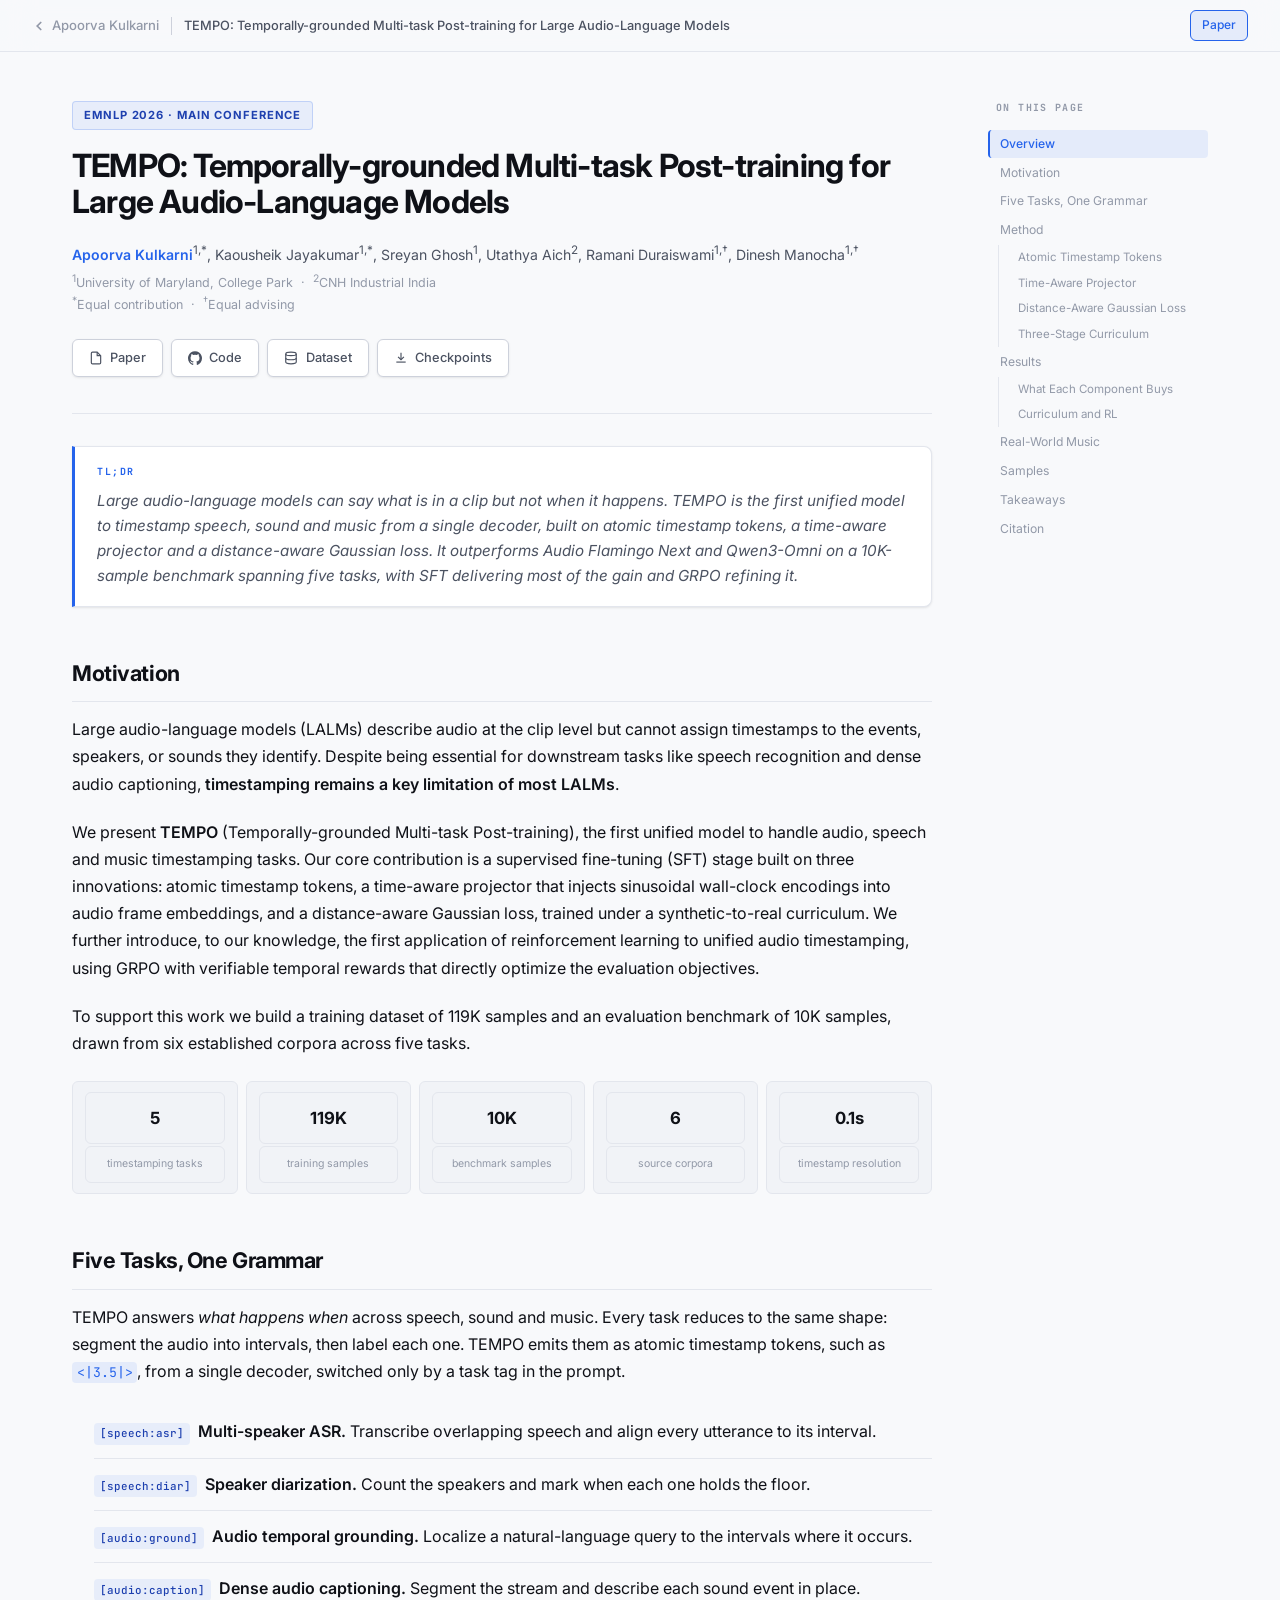
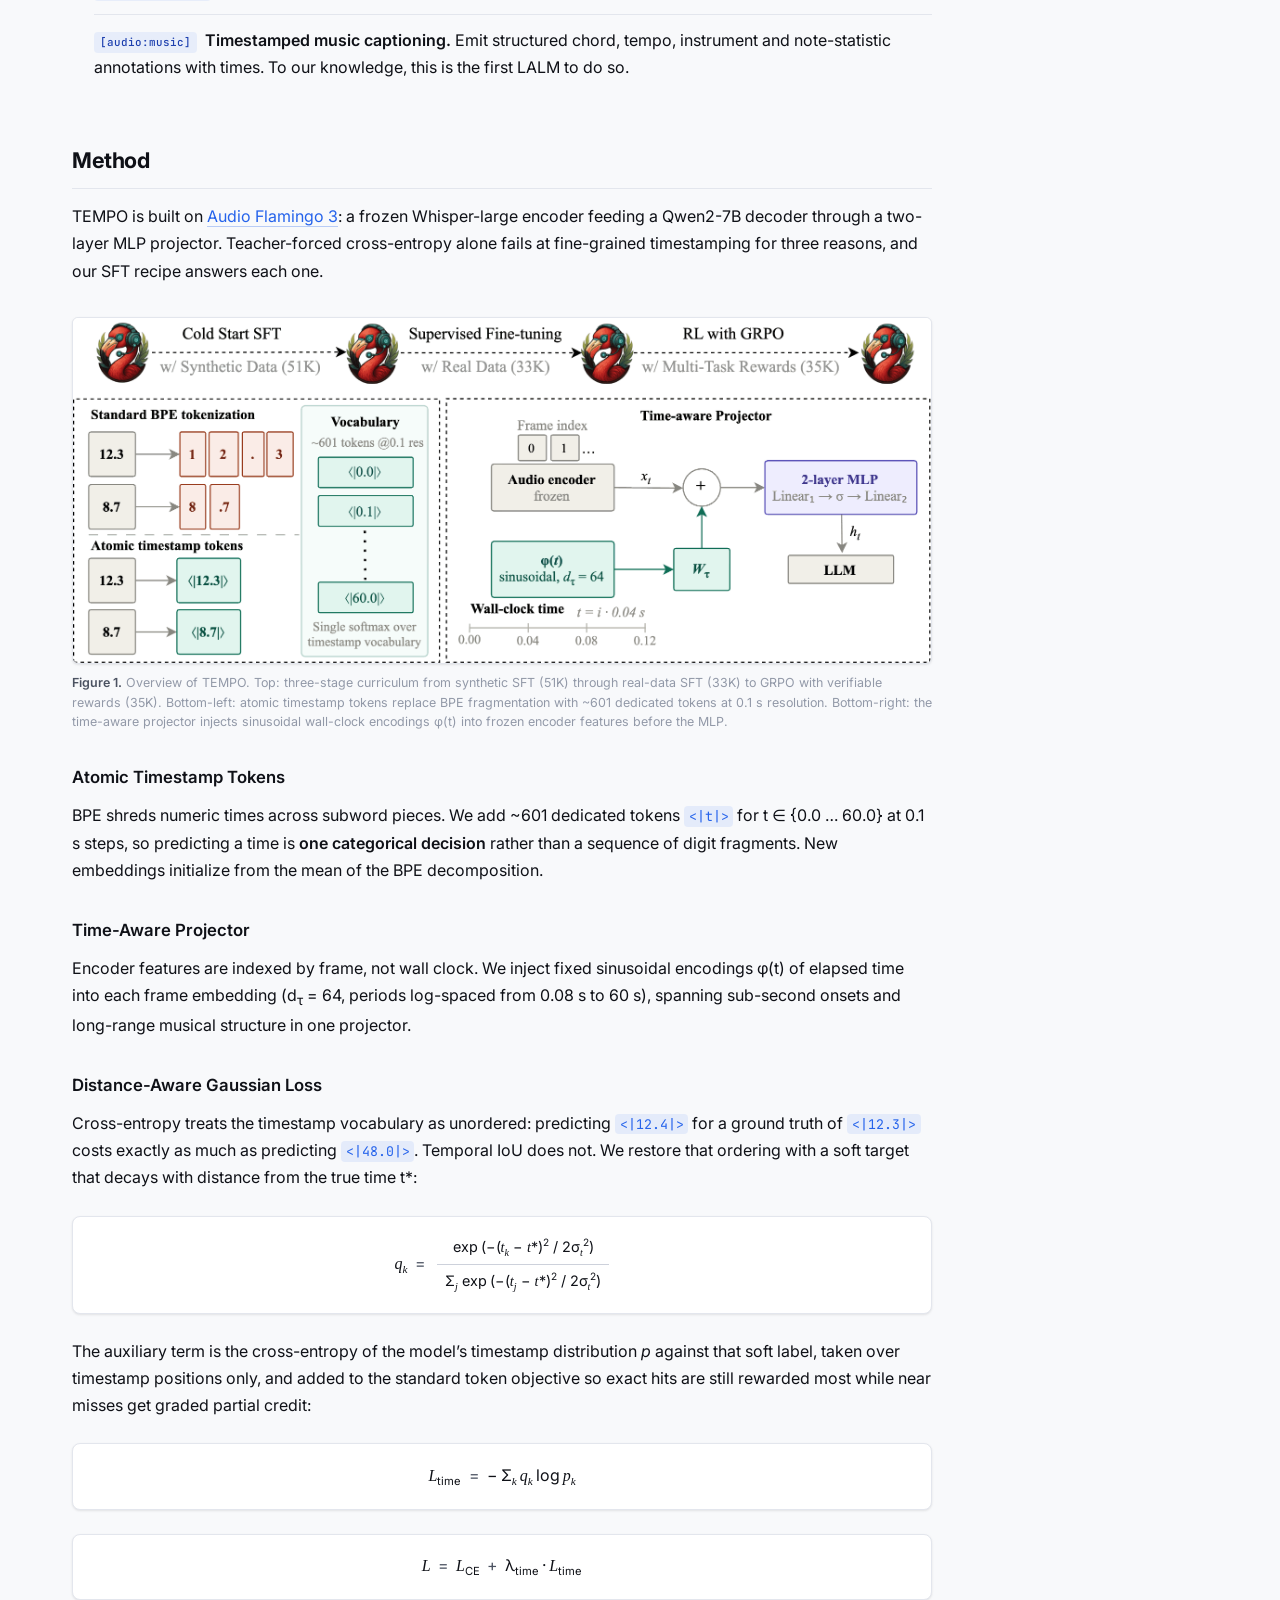
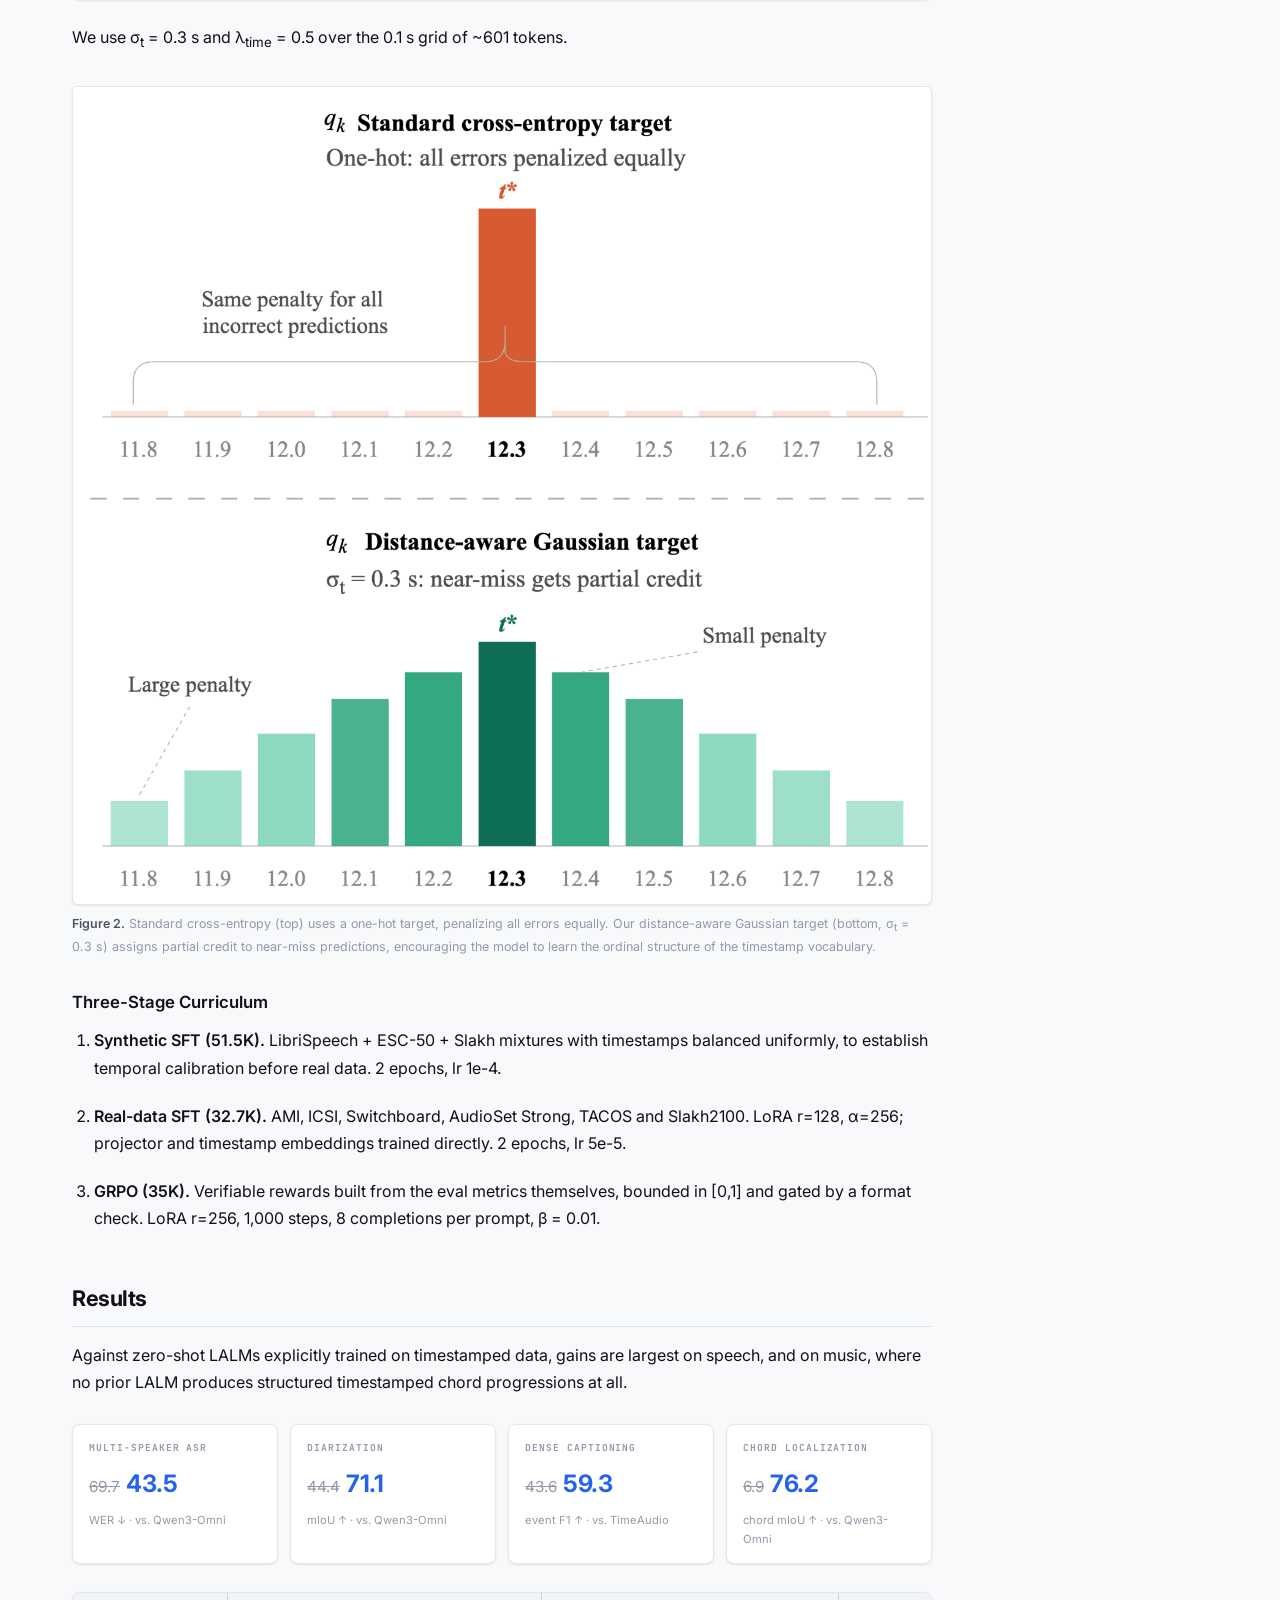
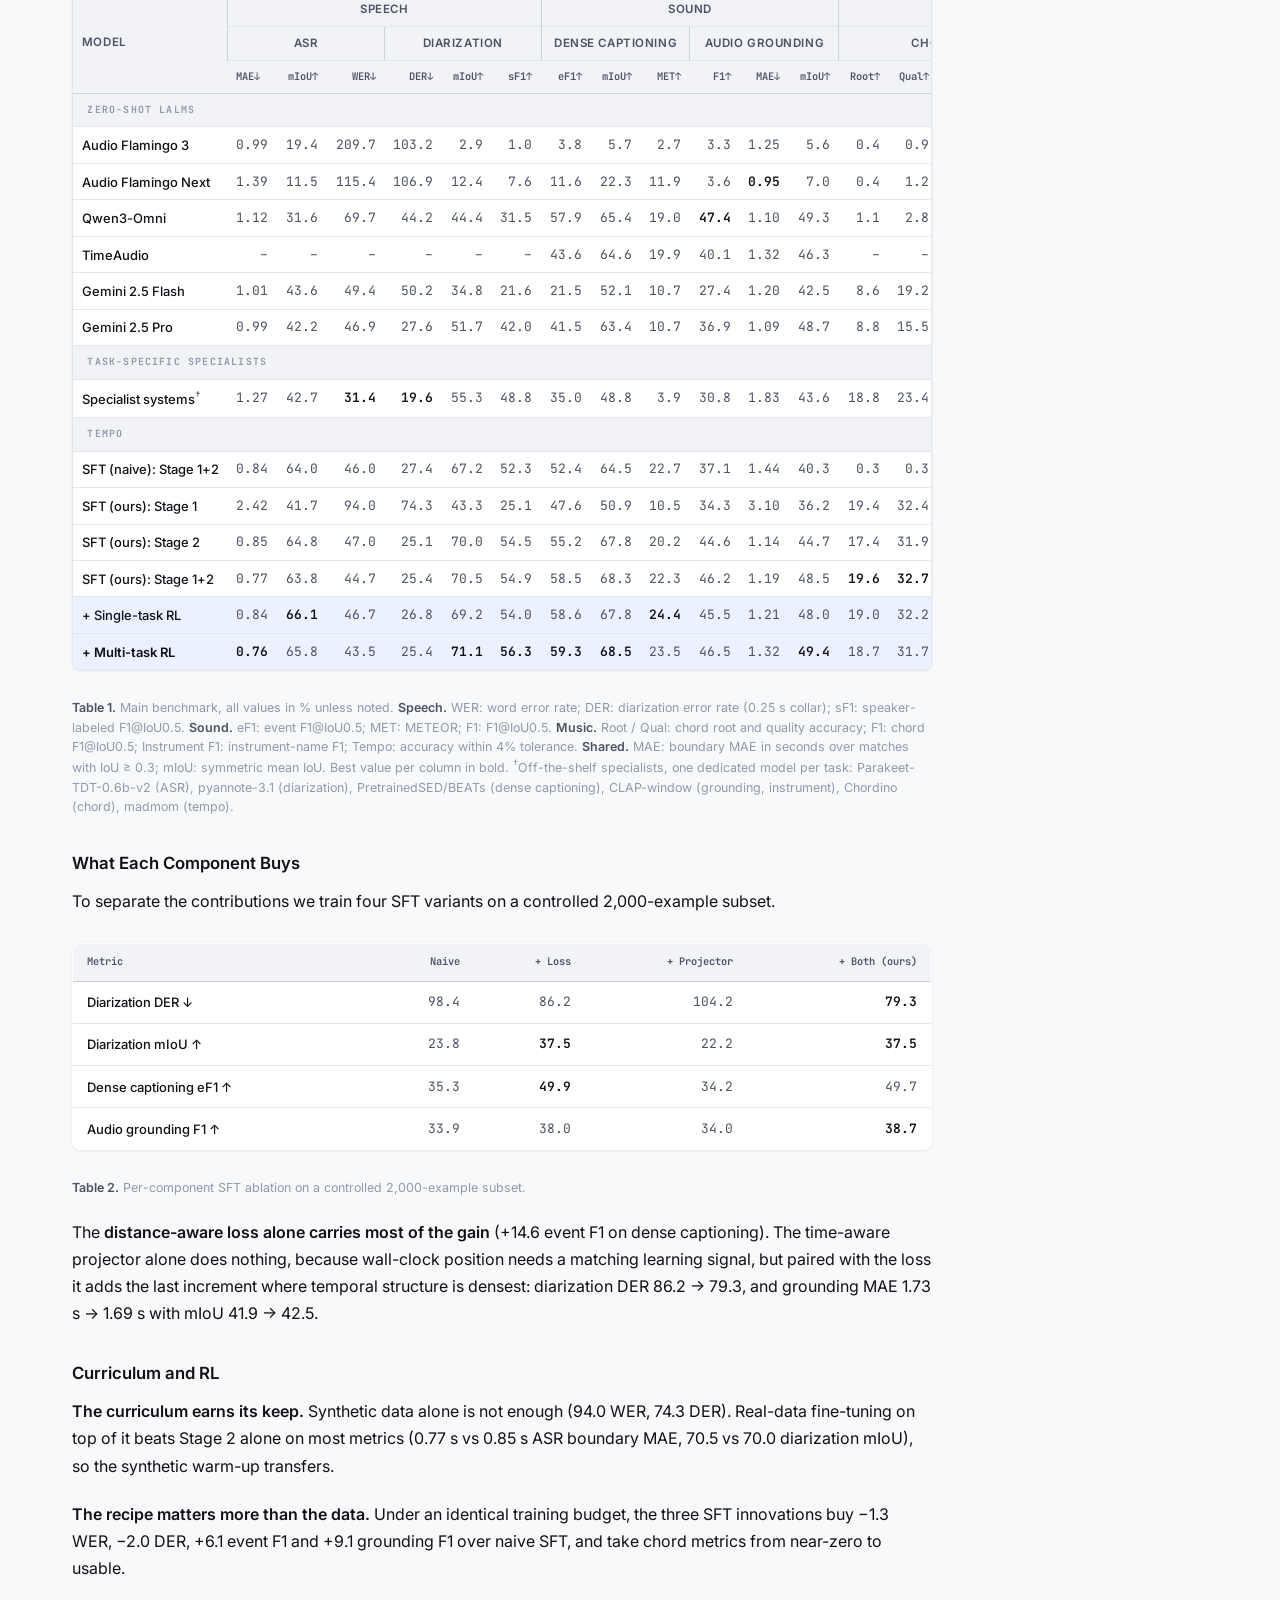
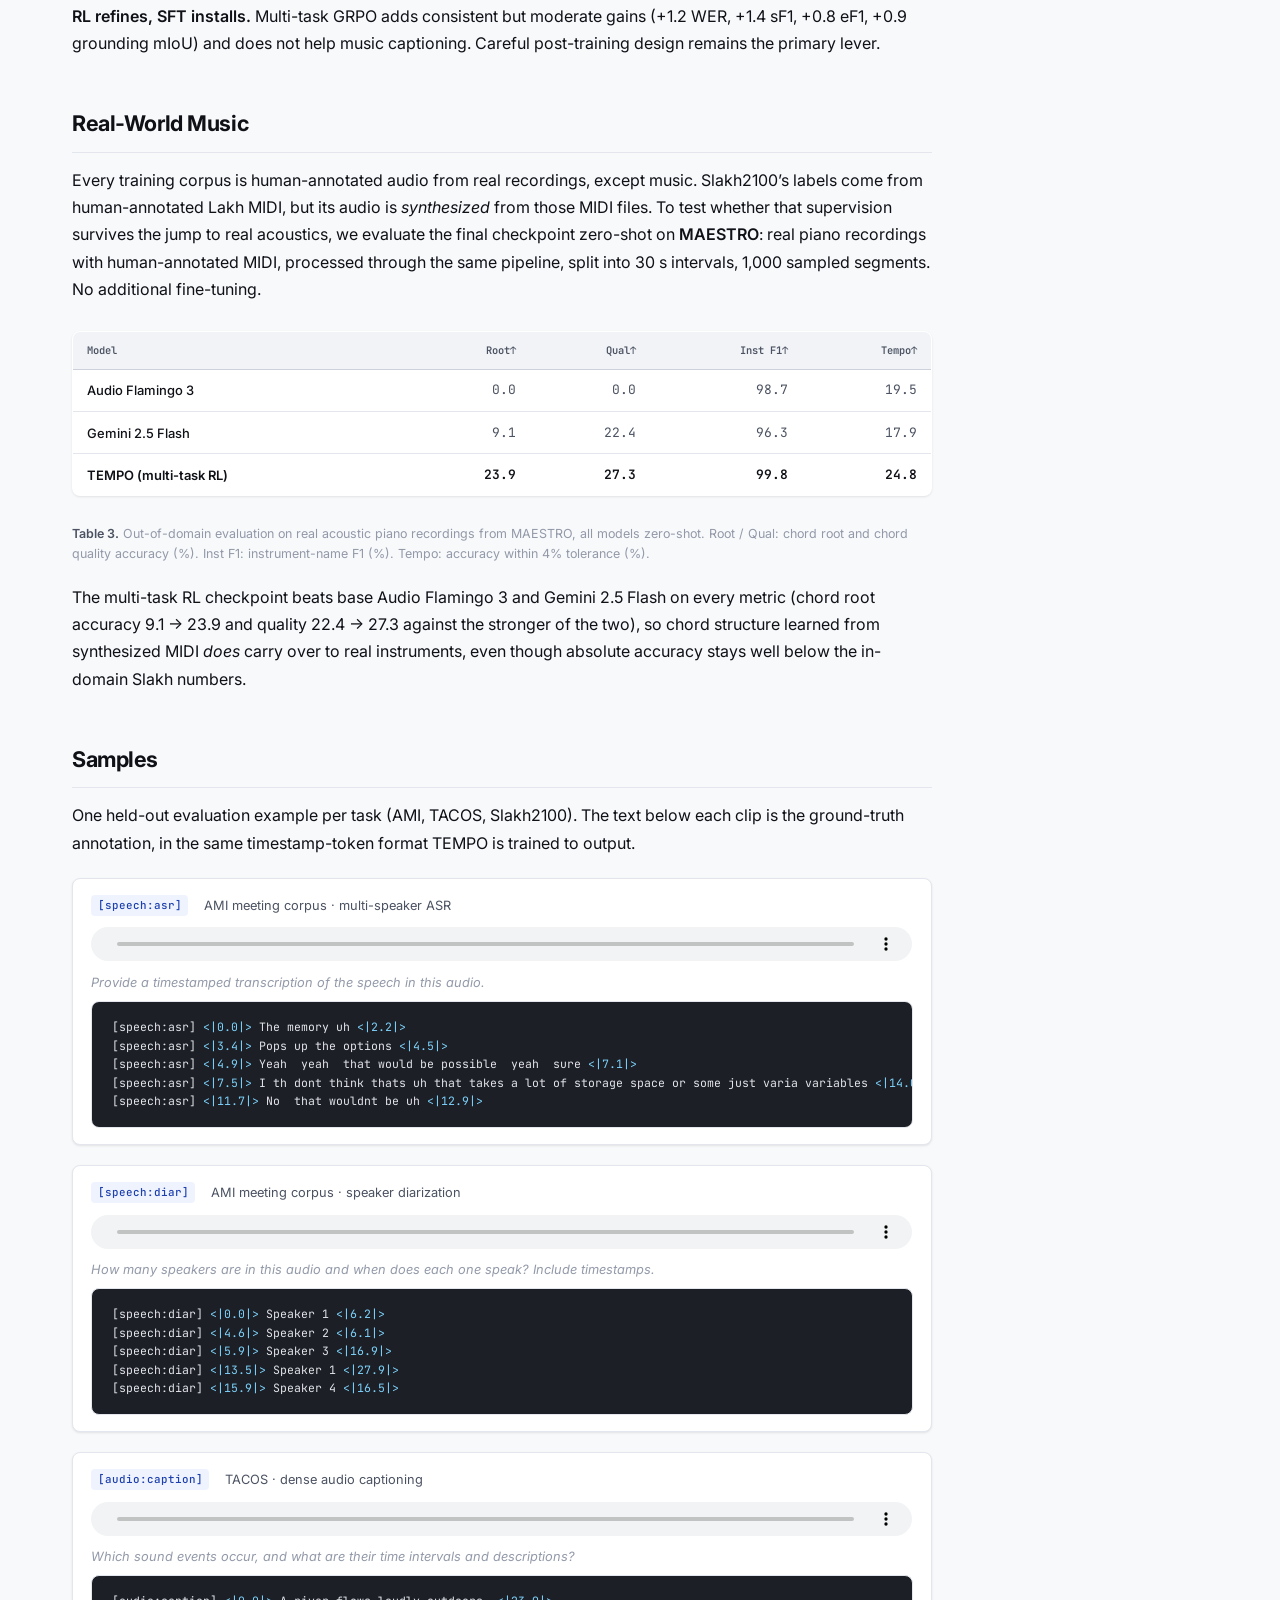
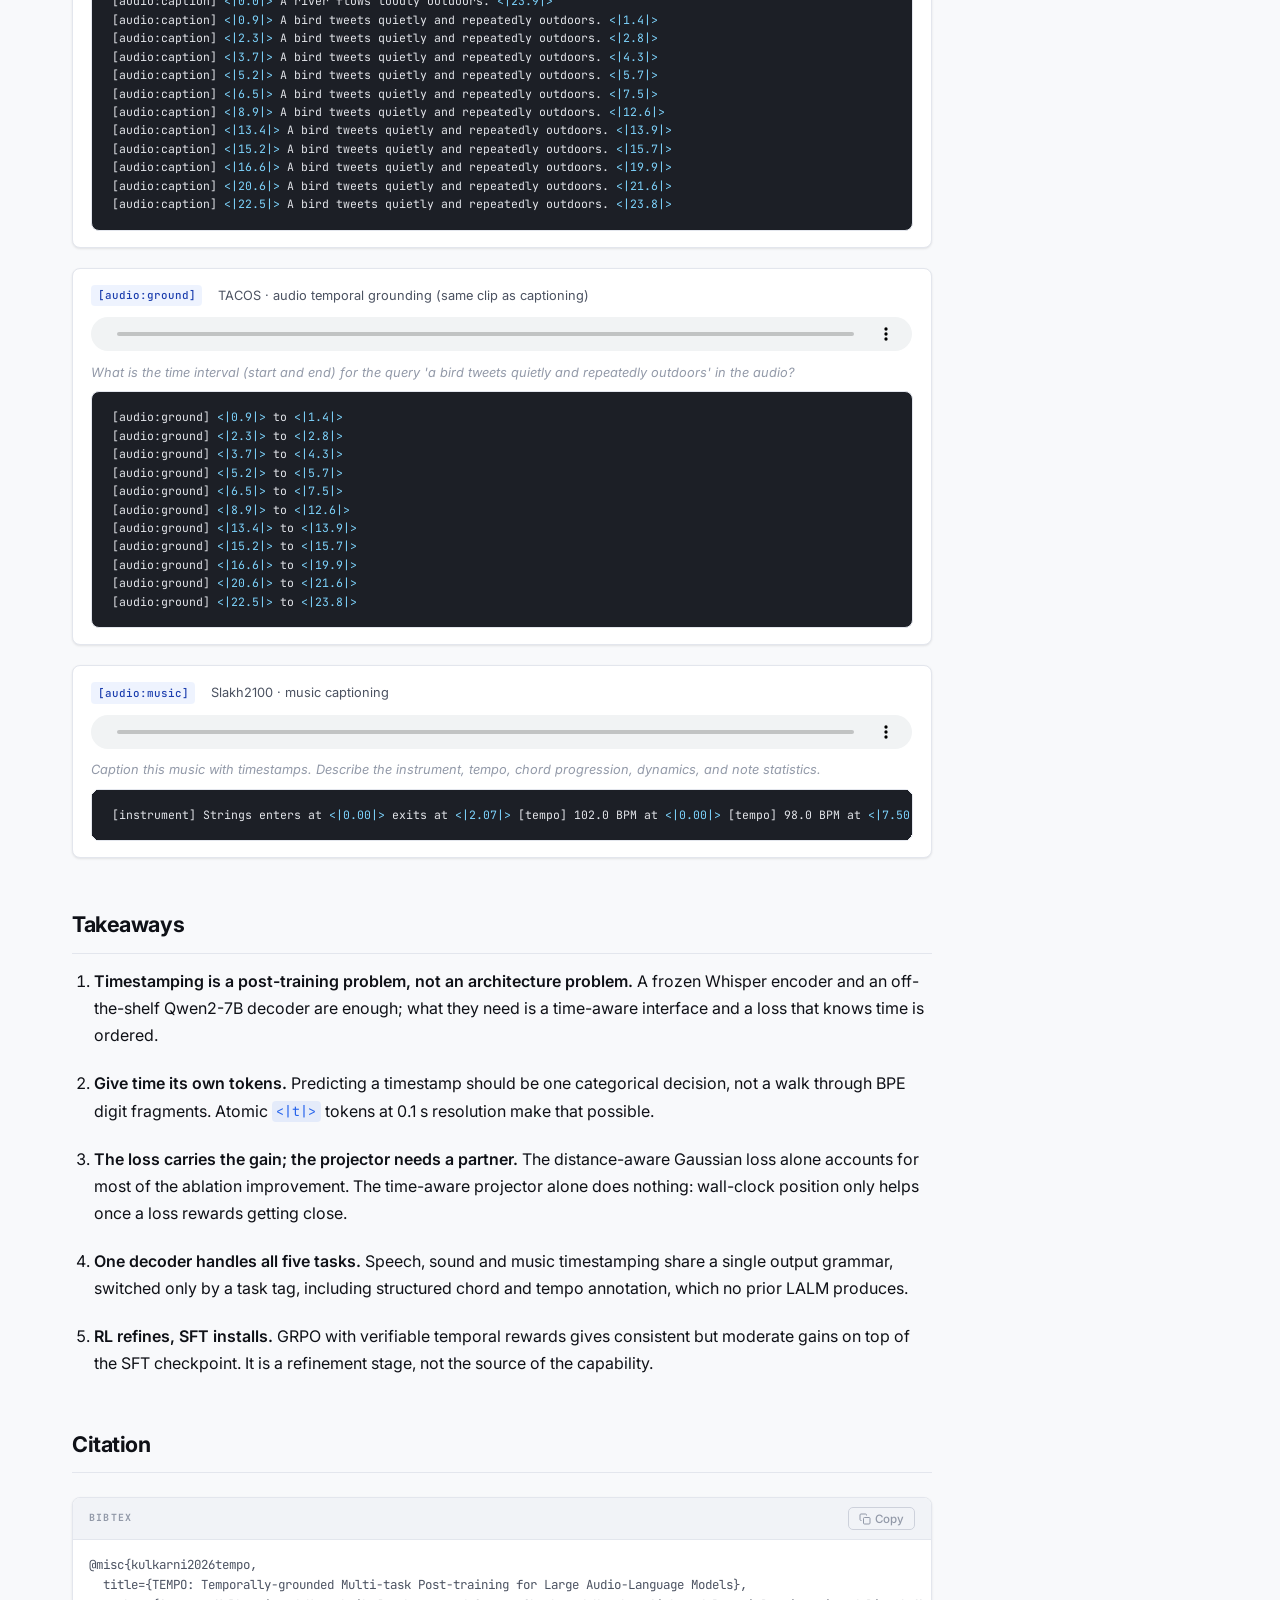
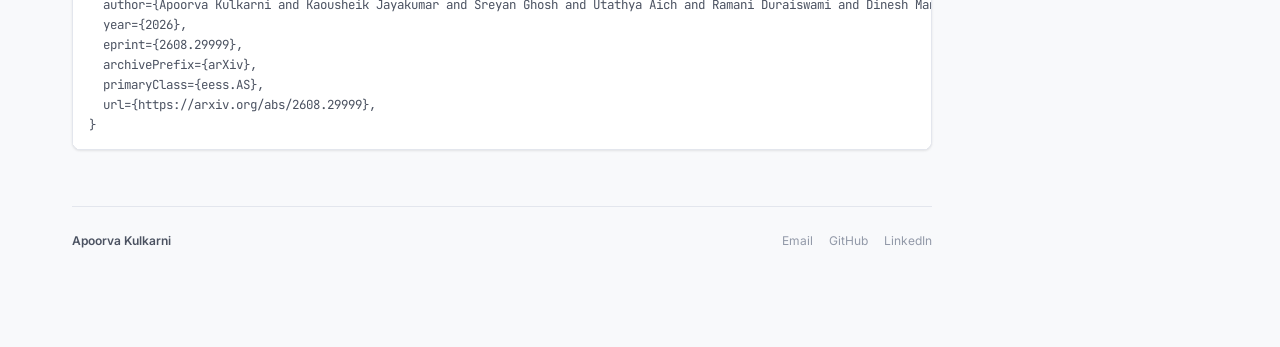
==== commit 26466d18: "Unify site design system; fix accessibility and metadata defects Homepage now shares the project pag" ====
--- a/tempo/index.html
+++ b/tempo/index.html
@@ -3,8 +3,20 @@
 <head>
     <meta charset="UTF-8">
     <meta name="viewport" content="width=device-width, initial-scale=1.0">
-    <title>A Closer Look at Failure Modes in Temporal Understanding of Large Audio-Language Models &middot; Apoorva Kulkarni</title>
-    <meta name="description" content="Interspeech 2026 paper: diagnosing why large audio-language models fail at temporal reasoning, and a training-free attention-redistribution fix.">
+    <title>TEMPO: Temporally-grounded Multi-task Post-training for Large Audio-Language Models &middot; Apoorva Kulkarni</title>
+    <meta name="description" content="EMNLP 2026 paper: the first unified large audio-language model for timestamping across speech, sound and music.">
+    <meta name="author" content="Apoorva Kulkarni">
+
+    <!-- Open Graph / link previews -->
+    <meta property="og:type" content="article">
+    <meta property="og:title" content="TEMPO: Temporally-grounded Multi-task Post-training for Large Audio-Language Models">
+    <meta property="og:description" content="EMNLP 2026 paper: the first unified large audio-language model for timestamping across speech, sound and music.">
+    <meta property="og:image" content="https://apoorva-ak.github.io/tempo/assets/figure1-overview.png">
+    <meta property="og:url" content="https://apoorva-ak.github.io/tempo/">
+    <meta name="twitter:card" content="summary_large_image">
+    <meta name="twitter:title" content="TEMPO: Temporally-grounded Multi-task Post-training for Large Audio-Language Models">
+    <meta name="twitter:description" content="EMNLP 2026 paper: the first unified large audio-language model for timestamping across speech, sound and music.">
+    <meta name="twitter:image" content="https://apoorva-ak.github.io/tempo/assets/figure1-overview.png">
     <link rel="icon" href="data:image/svg+xml,<svg xmlns='http://www.w3.org/2000/svg' viewBox='0 0 100 100'><rect width='100' height='100' rx='18' fill='%232563eb'/><text x='50' y='68' font-family='-apple-system,Helvetica,Arial,sans-serif' font-size='52' font-weight='600' fill='white' text-anchor='middle'>AK</text></svg>">
     <link rel="preconnect" href="https://fonts.googleapis.com">
     <link rel="preconnect" href="https://fonts.gstatic.com" crossorigin>
